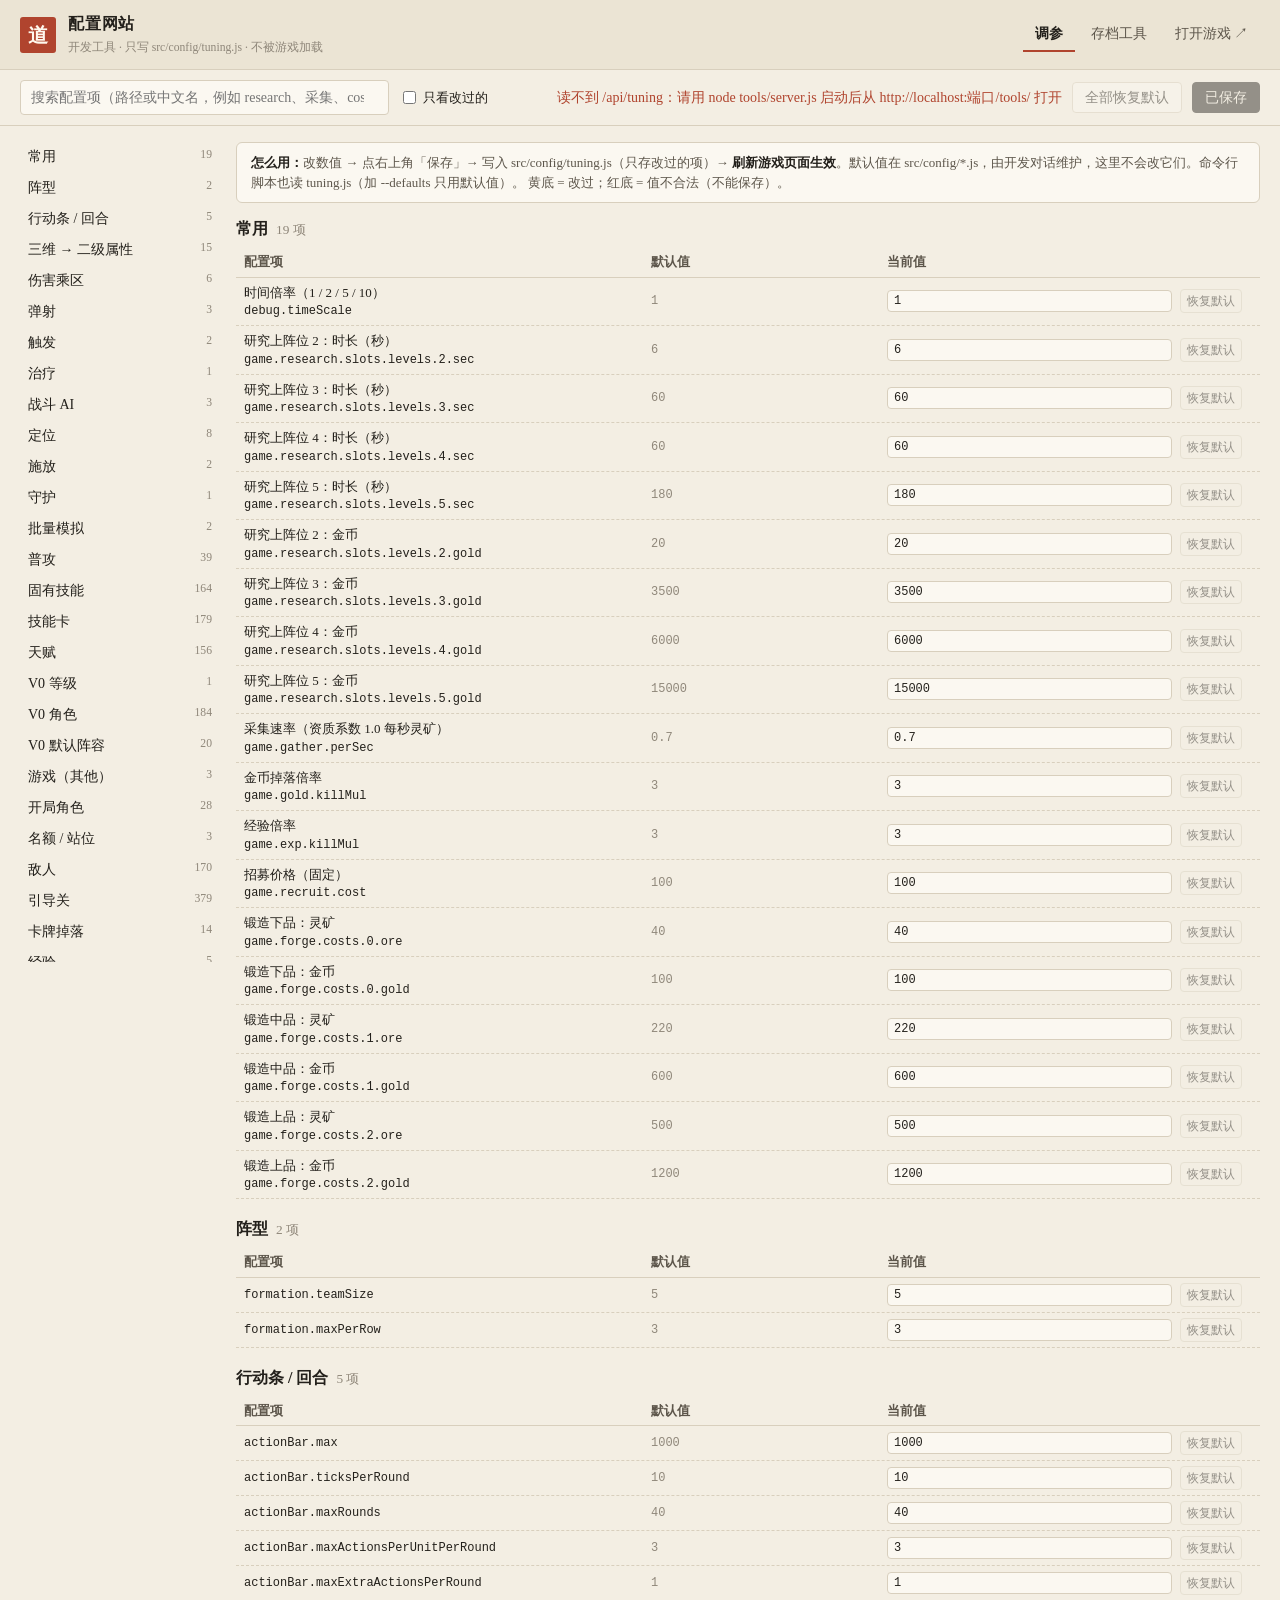
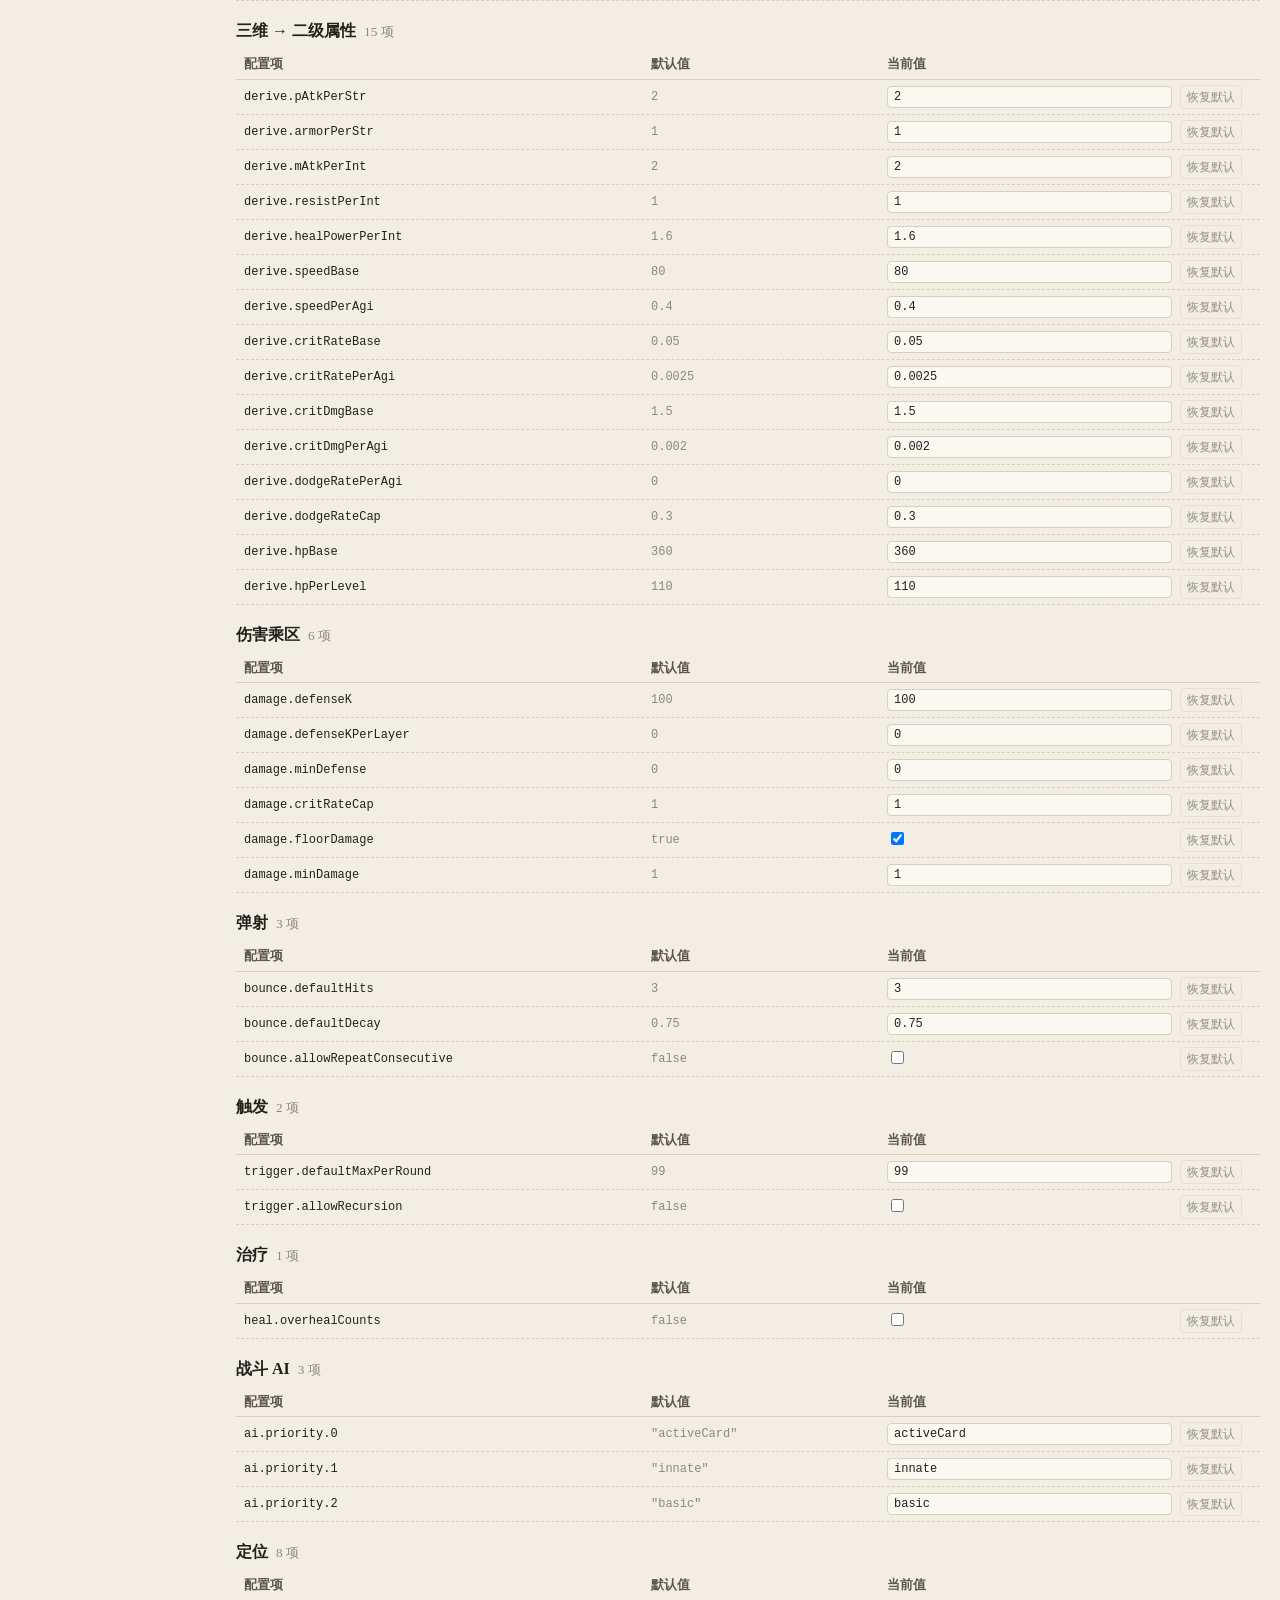
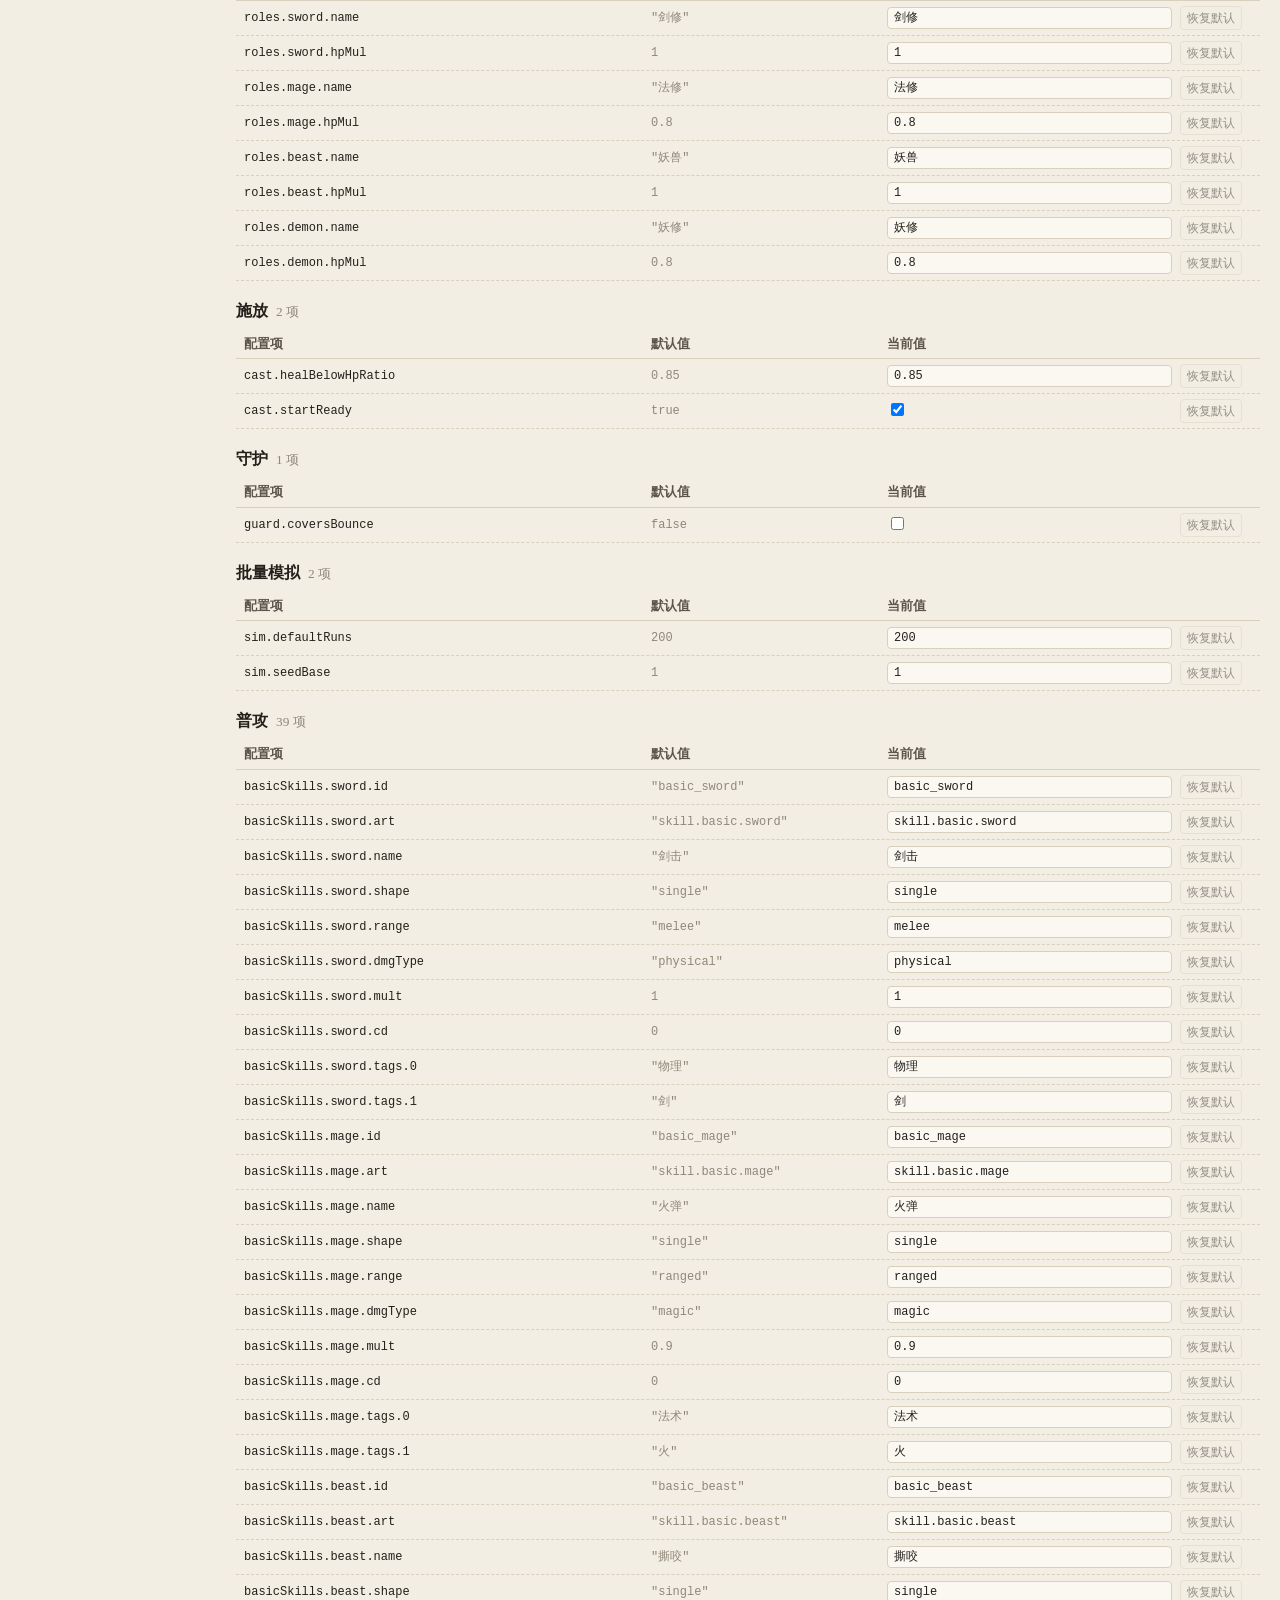
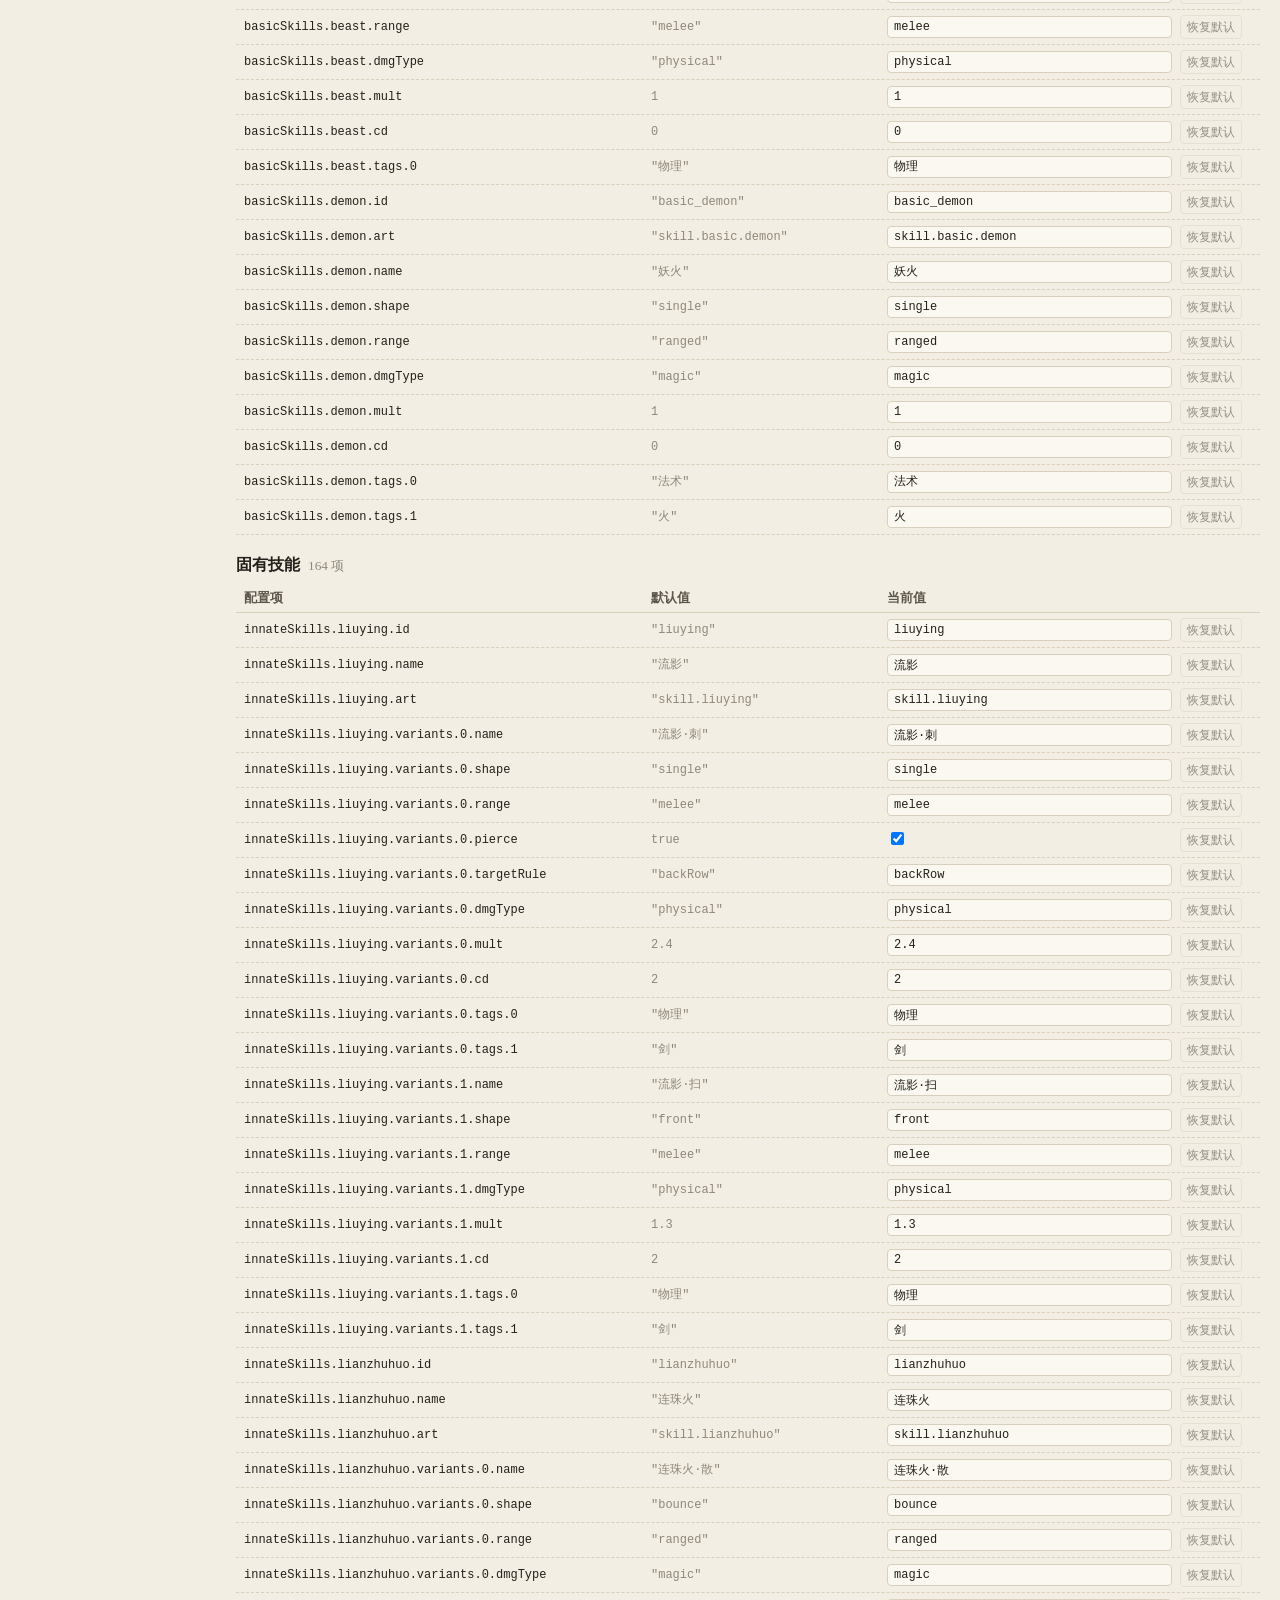
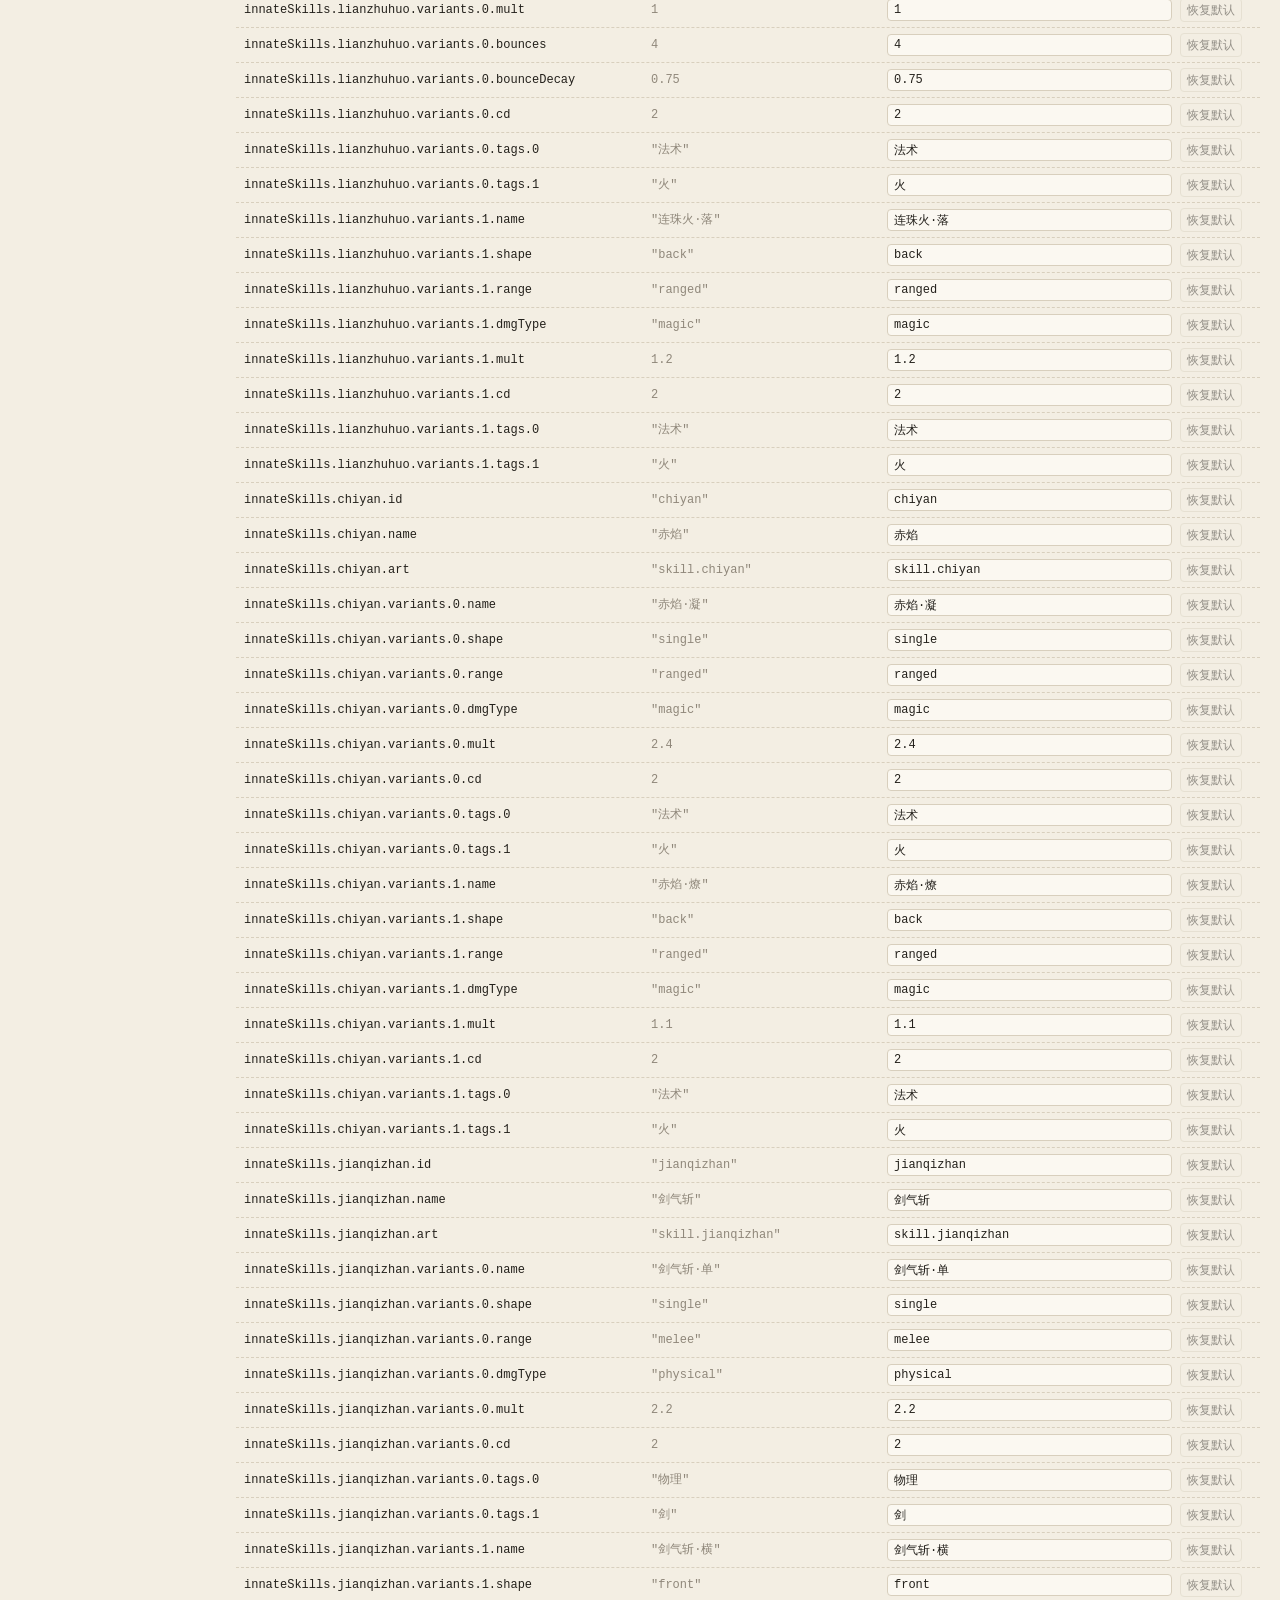
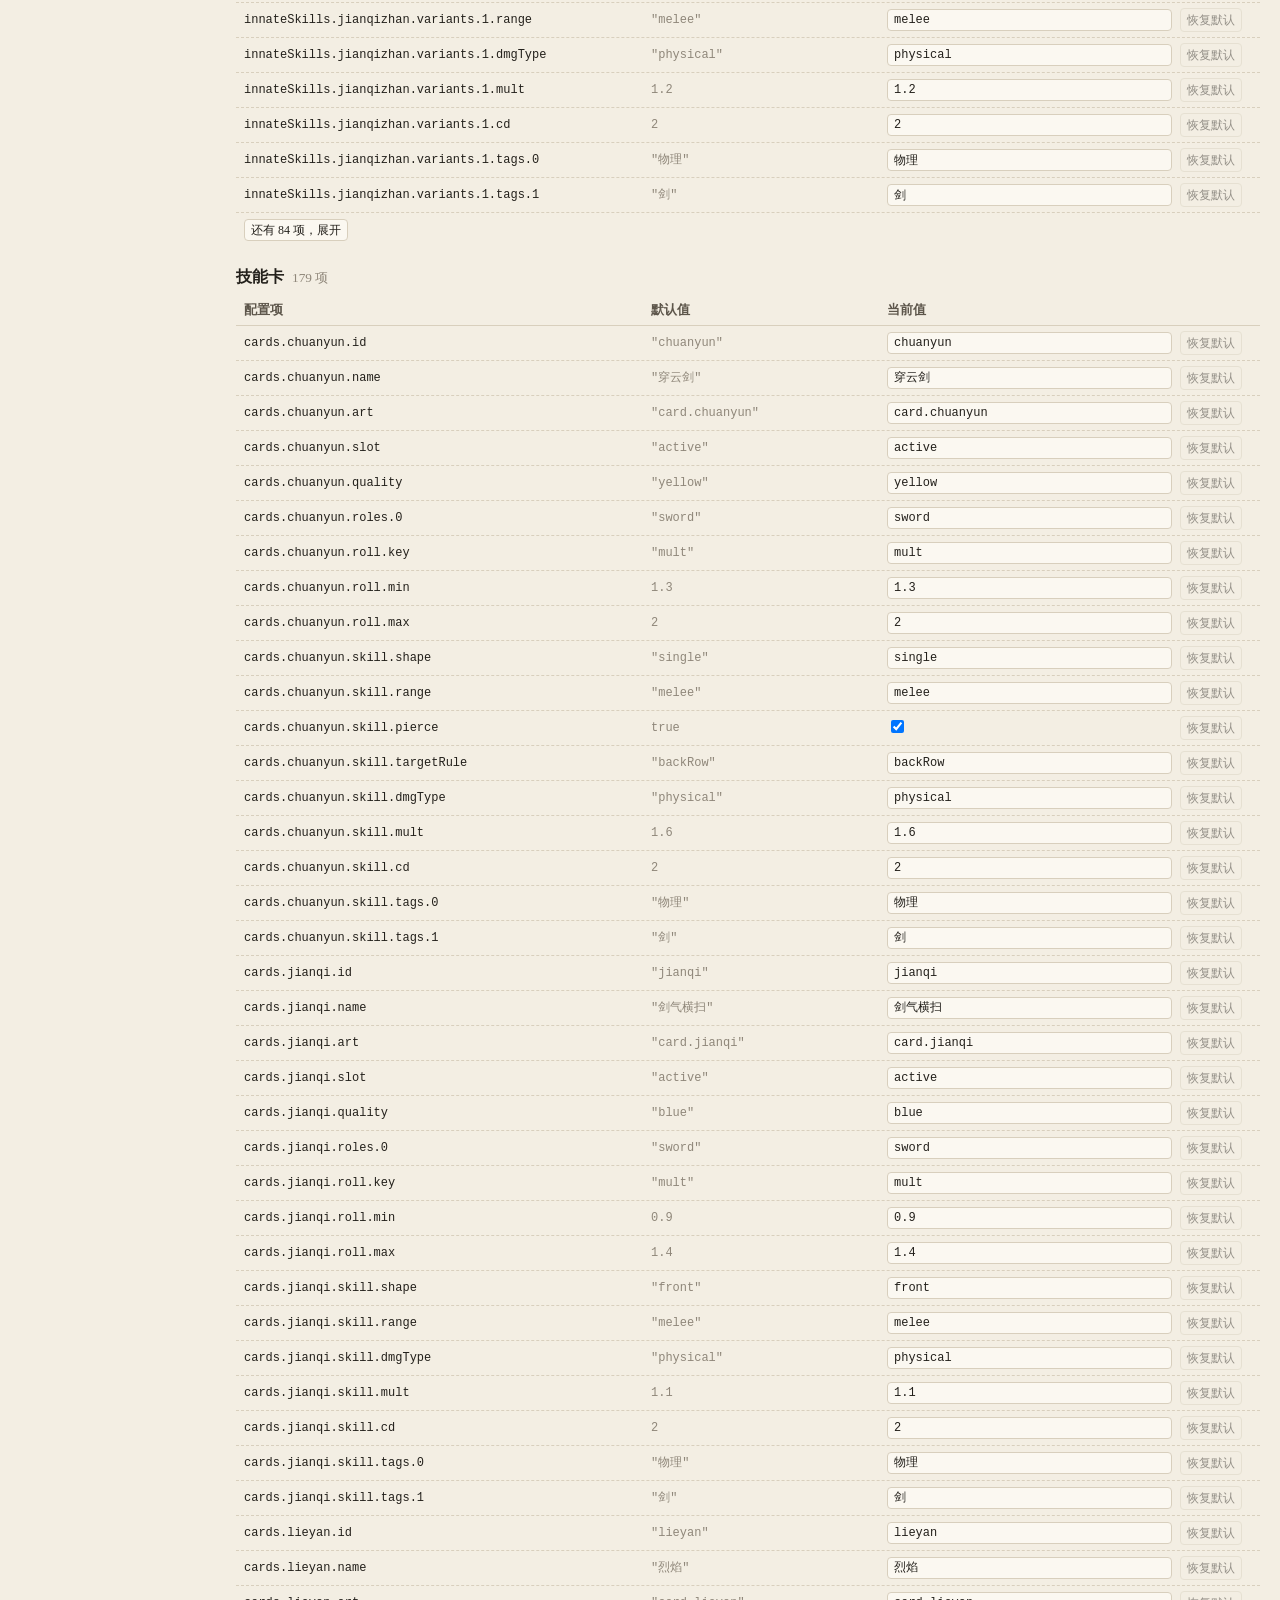
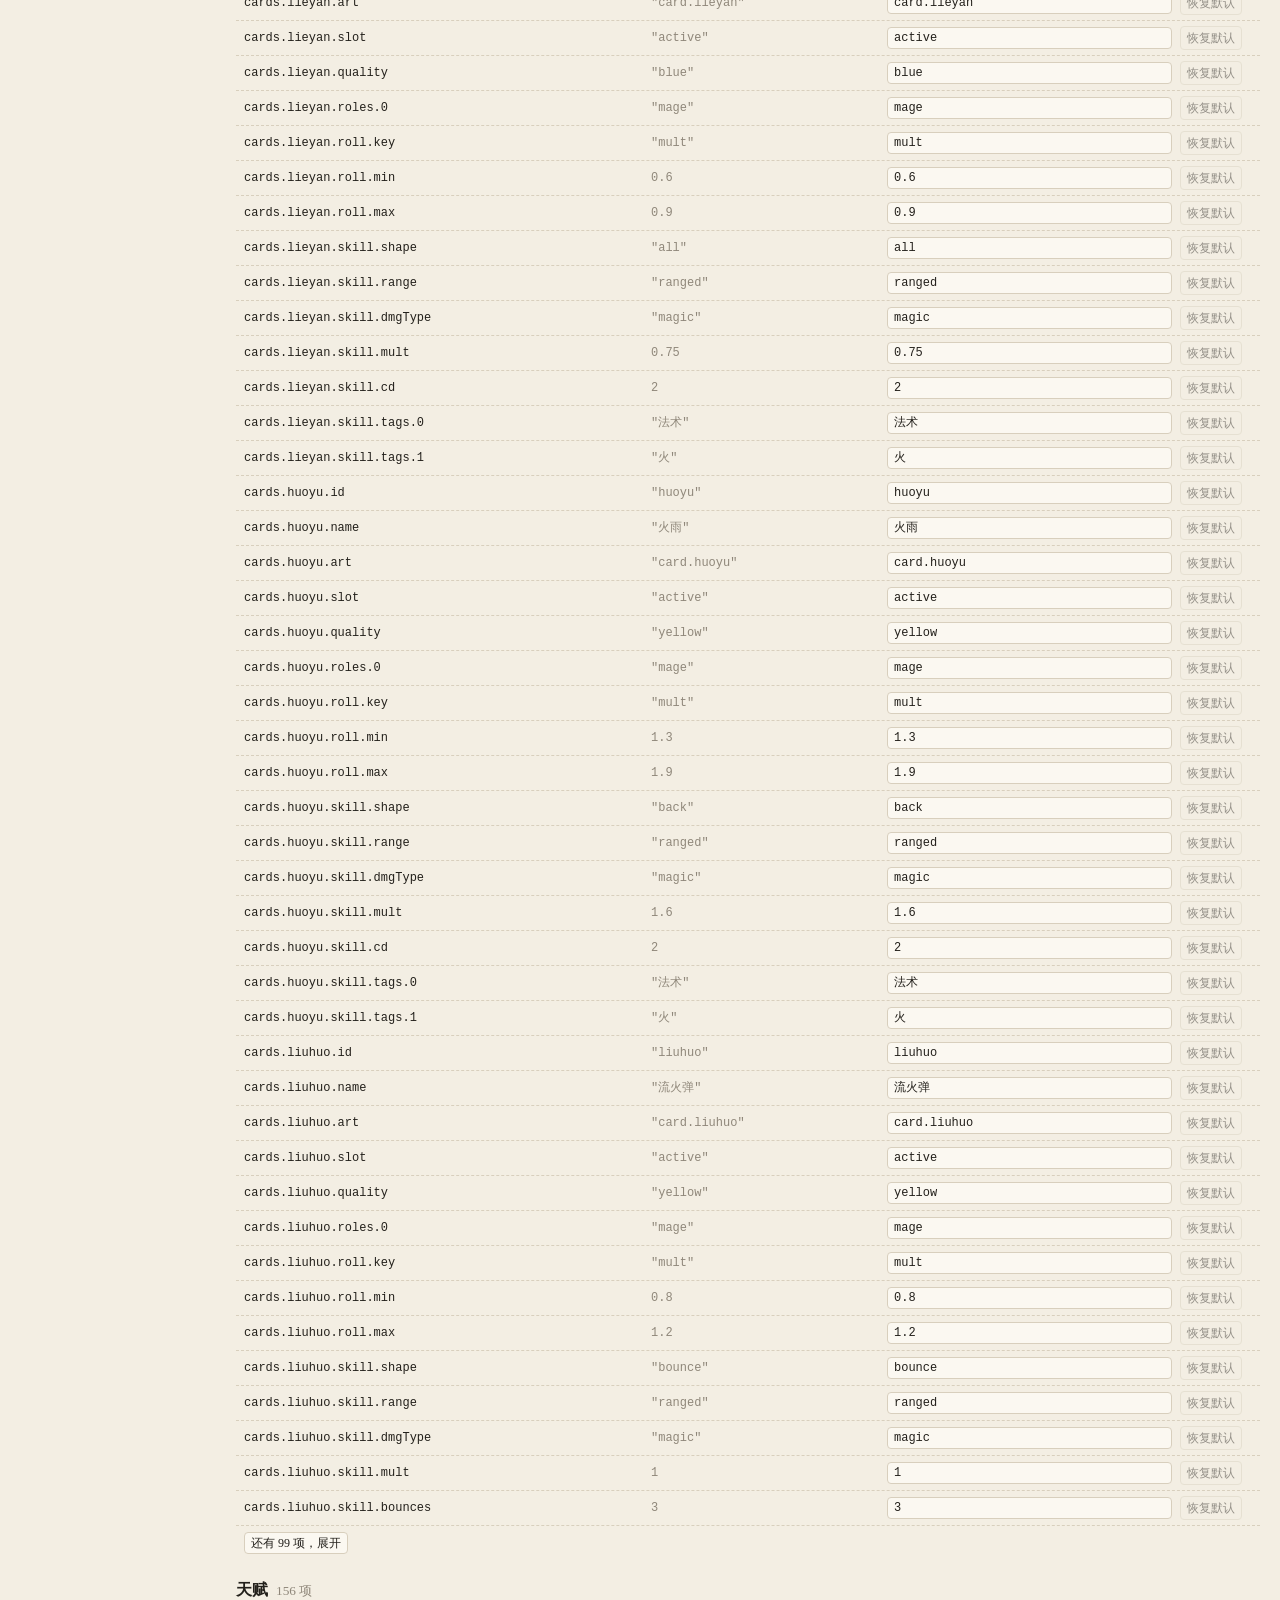
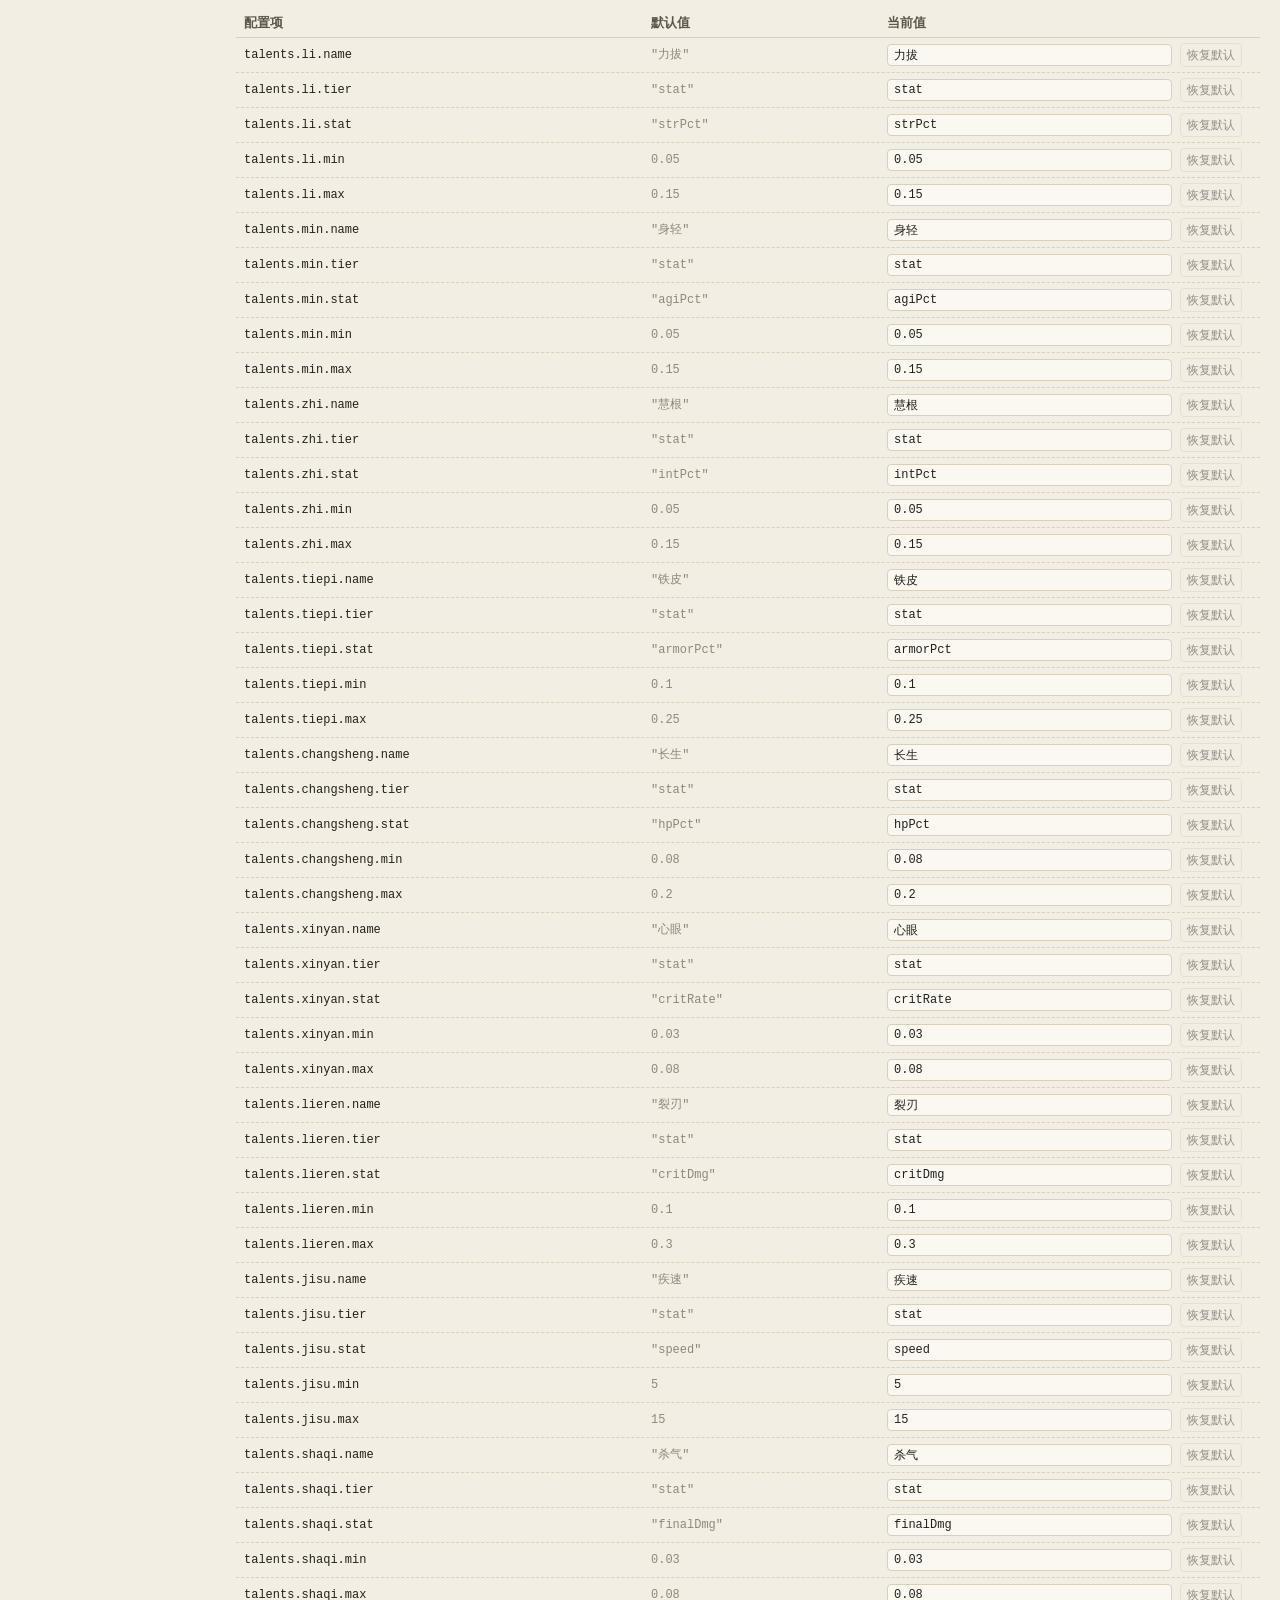
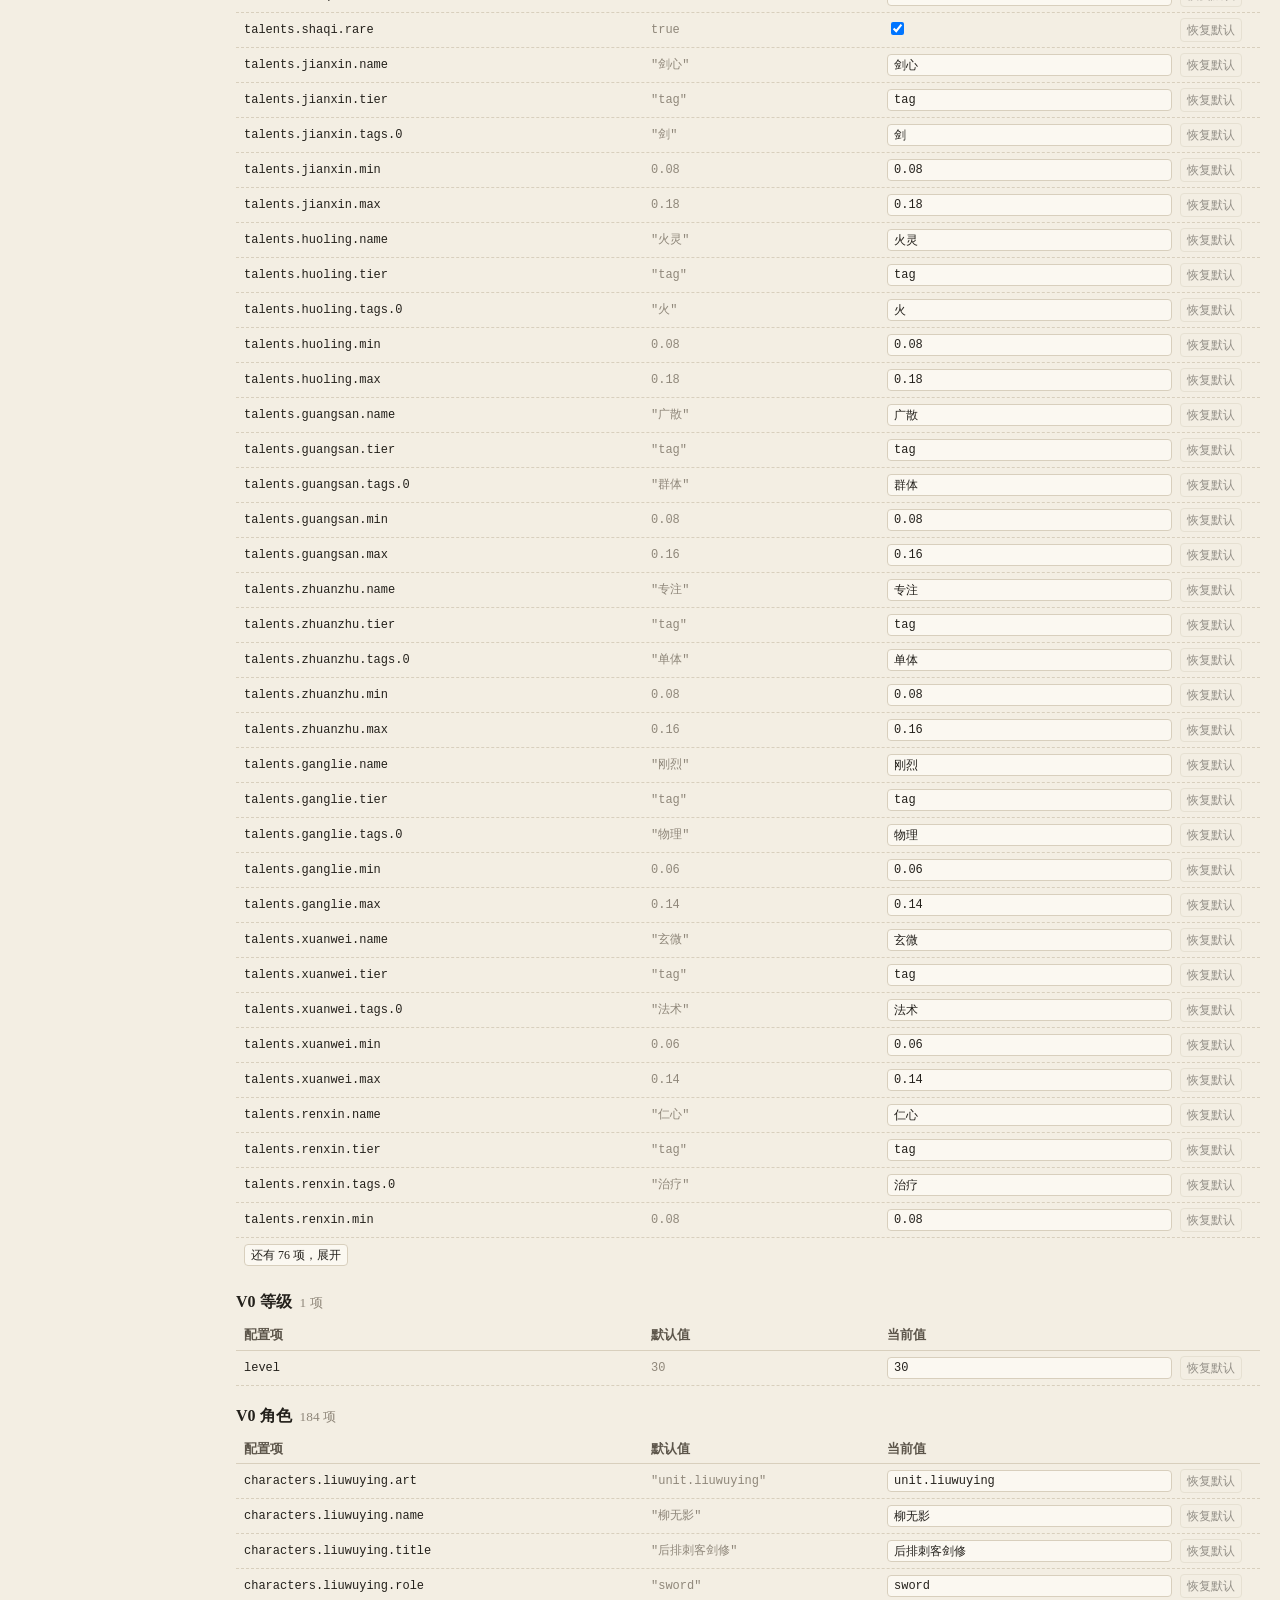
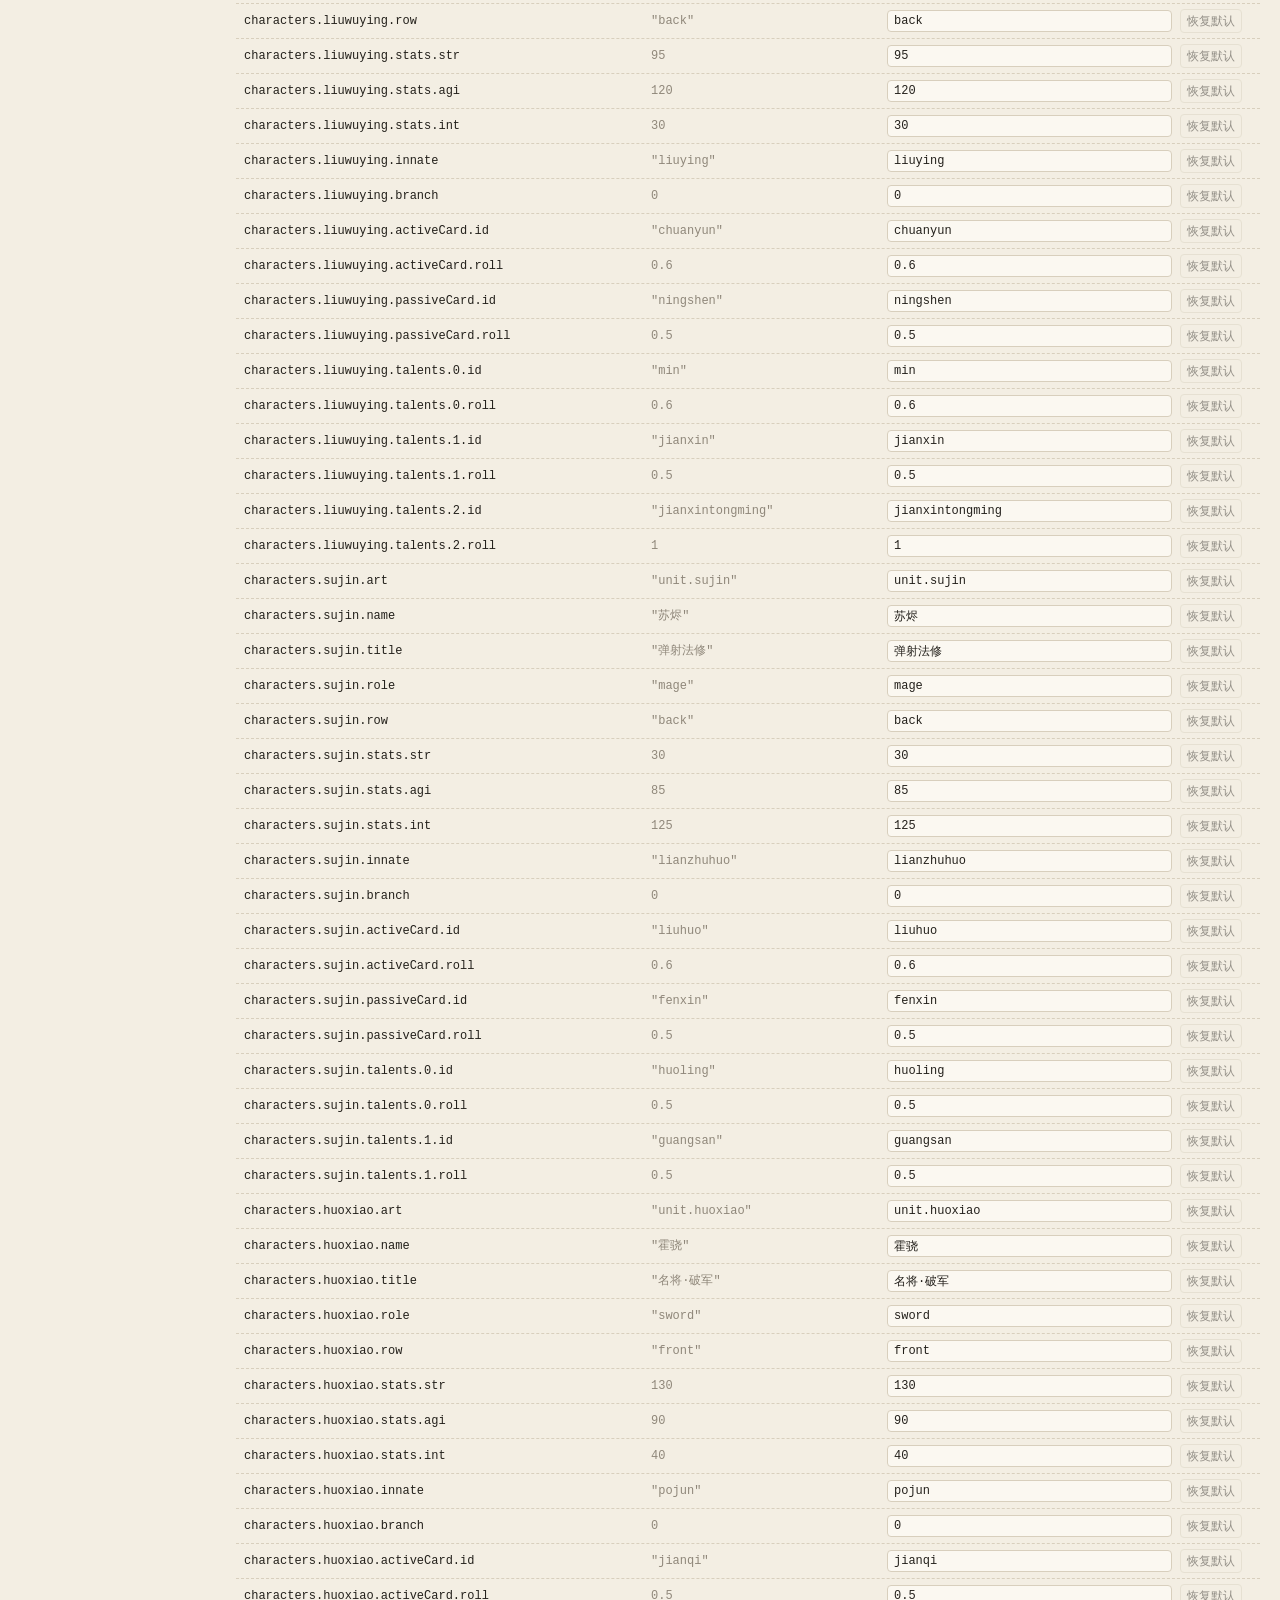
==== tools/index.html @ 152f90f9 "阶段 3.5：配置网站 + 规则调整 - 配置网站（node tools/server.js）：调参页只写 src/config/tuning.js，存档工具页；命令行读 tuning.js，--de" ====
<!doctype html>
<html lang="zh-CN">
<head>
<meta charset="utf-8">
<meta name="viewport" content="width=device-width, initial-scale=1">
<title>道 · 配置网站</title>
<link rel="stylesheet" href="../src/ui/style.css">
<link rel="stylesheet" href="tools.css">
</head>
<body class="tools">
<header class="top">
  <div class="brand"><span class="seal">道</span><div><b>配置网站</b><small>开发工具 · 只写 src/config/tuning.js · 不被游戏加载</small></div></div>
  <nav class="tnav"><a class="on" href="./">调参</a><a href="save.html">存档工具</a><a href="../" target="_blank">打开游戏 ↗</a></nav>
</header>
<div class="tbar" id="tbar">
  <input id="search" type="search" placeholder="搜索配置项（路径或中文名，例如 research、采集、costs）" autocomplete="off">
  <label class="check"><input type="checkbox" id="only-changed"> 只看改过的</label>
  <span class="grow"></span>
  <span id="status" class="muted"></span>
  <button id="reset-all" type="button">全部恢复默认</button>
  <button id="save" class="primary" type="button">保存</button>
</div>
<main class="tmain">
  <aside id="groups" class="tgroups"></aside>
  <section id="list" class="tlist"></section>
</main>
<div class="toasts" id="toasts" aria-live="polite"></div>

<!-- 只加载默认配置（不加载 tuning.js），当前值从本地服务读 -->
<script src="../src/core/tags.js"></script>
<script src="../src/core/rng.js"></script>
<script src="../src/config/coef.js"></script>
<script src="../src/config/skills.js"></script>
<script src="../src/config/talents.js"></script>
<script src="../src/config/characters.js"></script>
<script src="../src/config/game.js"></script>
<script src="../src/config/assets.js"></script>
<script src="../src/config/apply-tuning.js"></script>
<script src="validate.js"></script>
<script src="../src/ui/util.js"></script>
<script src="config.js"></script>
</body>
</html>
---- src/ui/style.css ----
/* 道 · V0 —— 宣纸与墨，A 方青、B 方朱 */
:root {
  --paper: #f3eee3;
  --paper-2: #ebe4d4;
  --card: #fbf8f1;
  --ink: #23201b;
  --ink-2: #5d564b;
  --ink-3: #8f877a;
  --line: #d8cfbd;
  --a: #2f6f69;
  --a-soft: #d6e6e2;
  --b: #b0442e;
  --b-soft: #f2dcd3;
  --gold: #a67c1f;
  --heal: #3f8a3a;
  --shield: #5b7fb5;
  --crit: #c2410c;
  --font: "Noto Serif SC", "Songti SC", "STSong", "SimSun", serif;
  --mono: ui-monospace, "SF Mono", Menlo, Consolas, monospace;
  color-scheme: light;
}
@media (prefers-color-scheme: dark) {
  :root:not([data-theme="light"]) {
    --paper: #17161a; --paper-2: #1f1e23; --card: #222127; --ink: #ece6d8; --ink-2: #b8b0a2; --ink-3: #847d71;
    --line: #38363d; --a: #6cb8ae; --a-soft: #22403d; --b: #e07a62; --b-soft: #4a2a23; --gold: #d4a945;
    --heal: #7cc477; --shield: #8daee0; --crit: #f08a4b; color-scheme: dark;
  }
}
:root[data-theme="dark"] {
  --paper: #17161a; --paper-2: #1f1e23; --card: #222127; --ink: #ece6d8; --ink-2: #b8b0a2; --ink-3: #847d71;
  --line: #38363d; --a: #6cb8ae; --a-soft: #22403d; --b: #e07a62; --b-soft: #4a2a23; --gold: #d4a945;
  --heal: #7cc477; --shield: #8daee0; --crit: #f08a4b; color-scheme: dark;
}

* { box-sizing: border-box; }
[hidden] { display: none !important; }
html, body { margin: 0; }
body { background: var(--paper); color: var(--ink); font-family: var(--font); font-size: 14px; line-height: 1.5; }
button, input, select, textarea { font: inherit; color: inherit; }
button {
  background: var(--card); border: 1px solid var(--line); border-radius: 4px; padding: 4px 12px; cursor: pointer;
}
button:hover { border-color: var(--ink-3); }
button.primary { background: var(--ink); color: var(--paper); border-color: var(--ink); }
button.on { background: var(--ink); color: var(--paper); }
button.mini { padding: 0 6px; font-size: 12px; line-height: 20px; }
select, input[type=number] { background: var(--card); border: 1px solid var(--line); border-radius: 4px; padding: 3px 6px; }
small { color: var(--ink-3); font-weight: 400; }
.muted { color: var(--ink-3); }
.side-A { color: var(--a); }
.side-B { color: var(--b); }

/* 顶栏 */
.top { display: flex; align-items: center; justify-content: space-between; gap: 16px; padding: 12px 20px; border-bottom: 1px solid var(--line); background: var(--paper-2); flex-wrap: wrap; }
.brand { display: flex; align-items: center; gap: 12px; }
.brand b { display: block; font-size: 16px; letter-spacing: .05em; }
.seal { display: inline-grid; place-items: center; width: 36px; height: 36px; background: var(--b); color: #fff8ee; font-weight: 700; font-size: 20px; border-radius: 3px; }
nav { display: flex; gap: 4px; flex-wrap: wrap; }
nav button { border: none; background: transparent; border-bottom: 2px solid transparent; border-radius: 0; padding: 6px 12px; }
nav button.on { background: transparent; color: var(--ink); border-bottom-color: var(--b); font-weight: 600; }
main { padding: 16px 20px 40px; max-width: 1400px; margin: 0 auto; }

.card { background: var(--card); border: 1px solid var(--line); border-radius: 6px; padding: 12px 14px; margin-bottom: 12px; }
.toolbar { display: flex; align-items: center; gap: 8px; flex-wrap: wrap; margin-bottom: 12px; }
.toolbar .sep { width: 1px; height: 20px; background: var(--line); margin: 0 4px; }
.status { color: var(--ink-2); margin-left: 8px; }
.errors { color: var(--b); font-size: 13px; margin-top: 6px; }
.scroll-x { overflow-x: auto; }

/* ===== 阵容编辑 ===== */
.editor-grid { display: grid; grid-template-columns: minmax(0, 1fr) minmax(0, 1.1fr); gap: 14px; align-items: start; }
.teams { display: grid; gap: 12px; }
.team { background: var(--card); border: 1px solid var(--line); border-radius: 6px; padding: 10px 12px; border-top: 3px solid var(--a); }
.team-B { border-top-color: var(--b); }
.team-head { display: flex; justify-content: space-between; align-items: baseline; }
.team-head h3 { margin: 0 0 6px; }
.team-A h3 { color: var(--a); } .team-B h3 { color: var(--b); }
.row-line { display: grid; grid-template-columns: 52px 1fr; gap: 8px; align-items: stretch; margin-bottom: 6px; }
.row-label { display: flex; flex-direction: column; justify-content: center; color: var(--ink-2); font-size: 13px; }
.row-cards { display: grid; grid-template-columns: repeat(3, minmax(0, 1fr)); gap: 6px; }
.slot { border: 1px solid var(--line); border-radius: 4px; padding: 6px 8px; cursor: pointer; background: var(--paper); position: relative; min-height: 56px; }
.slot:hover { border-color: var(--ink-3); }
.slot.sel { border-color: var(--ink); box-shadow: inset 0 0 0 1px var(--ink); }
.slot.empty { color: var(--ink-3); display: grid; place-items: center; cursor: default; border-style: dashed; }
.slot-name { font-weight: 600; }
.slot-title { font-size: 12px; color: var(--ink-3); }
.slot-actions { position: absolute; top: 4px; right: 4px; display: flex; gap: 2px; opacity: .55; }
.slot:hover .slot-actions { opacity: 1; }
.add-line { display: flex; gap: 6px; margin-top: 8px; flex-wrap: wrap; }

.detail-head { display: flex; justify-content: space-between; align-items: baseline; border-bottom: 1px solid var(--line); margin-bottom: 8px; }
.detail-head h3 { margin: 0 0 6px; }
.field { display: grid; grid-template-columns: 92px 1fr; gap: 8px; padding: 8px 0; border-bottom: 1px dashed var(--line); }
.field > label { color: var(--ink-2); font-size: 13px; padding-top: 3px; }
.triad { display: flex; gap: 12px; }
.triad input { width: 5em; margin-left: 4px; }
.stat-grid { display: grid; grid-template-columns: repeat(auto-fill, minmax(110px, 1fr)); gap: 4px 12px; padding: 8px 0; border-bottom: 1px dashed var(--line); }
.stat-grid div { display: flex; justify-content: space-between; font-size: 13px; }
.stat-grid span { color: var(--ink-3); }
.skill-line { display: flex; flex-wrap: wrap; gap: 4px 10px; align-items: center; font-size: 13px; margin-top: 4px; }
.skill-meta { color: var(--ink-2); }
.skill-eff { color: var(--shield); }
.skill-line.trig { color: var(--gold); }
.tags { display: inline-flex; gap: 3px; }
.tag { font-size: 11px; padding: 0 5px; border: 1px solid var(--line); border-radius: 3px; color: var(--ink-3); }
.tag.on { border-color: var(--gold); color: var(--gold); background: color-mix(in srgb, var(--gold) 12%, transparent); font-weight: 600; }
.branches { display: grid; gap: 6px; }
.branch { display: block; border: 1px solid var(--line); border-radius: 4px; padding: 6px 8px; cursor: pointer; }
.branch.on { border-color: var(--ink); background: var(--paper); }
.branch input { margin-right: 6px; }
.roll { display: inline-flex; align-items: center; gap: 8px; margin-left: 8px; flex-wrap: wrap; }
.roll input[type=range] { width: 140px; accent-color: var(--b); }
.roll-val { font-size: 12px; color: var(--ink-2); font-family: var(--mono); }
.talent-row { display: flex; align-items: center; gap: 6px; flex-wrap: wrap; margin-bottom: 6px; font-size: 13px; }
.tier { font-size: 11px; padding: 0 5px; border-radius: 3px; border: 1px solid var(--line); }
.tier-trigger { border-color: var(--gold); color: var(--gold); }
.tier-tag { border-color: var(--shield); color: var(--shield); }

/* ===== 战斗播放 ===== */
.bar-card { padding-bottom: 18px; }
.bar-head { display: flex; gap: 12px; align-items: baseline; flex-wrap: wrap; margin-bottom: 10px; }
.order { display: flex; gap: 6px; flex-wrap: wrap; font-size: 13px; }
.ord { font-weight: 600; }
.actionbar { position: relative; height: 34px; margin: 0 14px; border-bottom: 2px solid var(--ink-3); background: repeating-linear-gradient(90deg, transparent 0 calc(10% - 1px), var(--line) calc(10% - 1px) 10%); }
.bar-end { position: absolute; right: -2px; top: -4px; bottom: -4px; width: 3px; background: var(--b); }
.marker { position: absolute; top: 4px; width: 28px; height: 24px; border-radius: 3px; display: grid; place-items: center; font-size: 11px; color: #fff; transition: left .35s linear; font-weight: 600; }
.marker.side-A { background: var(--a); top: 0; }
.marker.side-B { background: var(--b); top: 10px; }
.marker.dead { opacity: .15; }
.player-grid { display: grid; grid-template-columns: minmax(0, 1.4fr) minmax(0, 1fr); gap: 12px; align-items: start; }
.field-grid { display: grid; grid-template-columns: var(--cols, 1fr 1fr 28px 1fr 1fr); gap: 8px; }
.col { display: flex; flex-direction: column; gap: 8px; }
.col-label { font-size: 12px; color: var(--ink-3); text-align: center; }
.vs { display: grid; place-items: center; color: var(--ink-3); writing-mode: vertical-rl; letter-spacing: .5em; }
.unit { position: relative; border: 1px solid var(--line); border-radius: 4px; padding: 6px; background: var(--paper); transition: transform .15s, box-shadow .15s; min-height: 86px; }
.unit.side-A { border-left: 3px solid var(--a); }
.unit.side-B { border-left: 3px solid var(--b); }
.unit.acting { box-shadow: 0 0 0 2px var(--gold); transform: translateY(-2px); }
.unit.hit { animation: shake .25s; }
.unit.healed { box-shadow: 0 0 0 2px var(--heal); }
.unit.dead { opacity: .35; filter: grayscale(1); }
@keyframes shake { 25% { transform: translateX(-3px); } 75% { transform: translateX(3px); } }
.u-name { font-weight: 600; font-size: 13px; display: flex; justify-content: space-between; }
.hp { position: relative; height: 12px; background: var(--paper-2); border-radius: 2px; margin: 4px 0; overflow: hidden; }
.hp-fill { position: absolute; inset: 0 auto 0 0; background: var(--heal); transition: width .3s; }
.sh-fill { position: absolute; inset: 0 auto 0 0; background: color-mix(in srgb, var(--shield) 70%, transparent); transition: width .3s; height: 4px; }
.hp-text { position: absolute; right: 3px; top: -2px; font-size: 10px; font-family: var(--mono); color: var(--ink); }
.u-cds, .u-status { display: flex; flex-wrap: wrap; gap: 2px; }
.cd { font-size: 10px; color: var(--ink-3); border: 1px solid var(--line); padding: 0 3px; border-radius: 2px; }
.cd.ready { color: var(--ink); border-color: var(--ink-3); }
.st { font-size: 10px; padding: 0 3px; border-radius: 2px; margin-top: 2px; }
.st-buff { background: var(--a-soft); color: var(--a); }
.st-debuff { background: var(--b-soft); color: var(--b); }
.st-guard, .st-taunt { background: var(--gold); color: #fff; }
.pop { position: absolute; right: 6px; top: 18px; font-weight: 700; color: var(--b); animation: rise .9s forwards; pointer-events: none; font-family: var(--mono); }
.pop.crit { color: var(--crit); font-size: 18px; }
.pop.heal { color: var(--heal); }
@keyframes rise { to { transform: translateY(-22px); opacity: 0; } }
.log-card { display: flex; flex-direction: column; }
.log { height: 520px; overflow-y: auto; font-size: 13px; margin-top: 6px; padding-right: 4px; }
.log-entry { padding: 3px 0; border-bottom: 1px dotted var(--line); }
.ll.d1 { padding-left: 1.2em; color: var(--ink-2); }
.ll.d2 { padding-left: 2.4em; }
.ll-round { color: var(--ink-3); text-align: center; font-size: 12px; }
.ll-action { font-weight: 600; }
.ll-crit { color: var(--crit); }
.ll-heal { color: var(--heal); }
.ll-effect { color: var(--shield); }
.ll-chain { color: var(--gold); font-weight: 700; font-size: 14px; }
.ll-end { text-align: center; font-weight: 700; font-size: 16px; padding: 8px 0; }

/* ===== 批量模拟 ===== */
.win-head { display: flex; gap: 28px; flex-wrap: wrap; align-items: baseline; }
.big { font-size: 28px; font-weight: 700; }
.win-bar { display: flex; height: 10px; margin-top: 10px; border-radius: 2px; overflow: hidden; background: var(--paper-2); }
.wb-A { background: var(--a); } .wb-B { background: var(--b); } .wb-D { background: var(--ink-3); opacity: .5; }
table.data { border-collapse: collapse; width: 100%; font-size: 13px; margin-top: 8px; }
table.data th { text-align: left; font-weight: 600; color: var(--ink-2); border-bottom: 1px solid var(--line); padding: 4px 6px; white-space: nowrap; }
table.data td { border-bottom: 1px dotted var(--line); padding: 4px 6px; white-space: nowrap; font-variant-numeric: tabular-nums; }
tr.grp td { background: var(--paper-2); font-weight: 600; }
.share { display: flex; align-items: center; gap: 6px; }
.mini-bar { width: 60px; height: 6px; background: var(--paper-2); border-radius: 2px; overflow: hidden; }
.mini-fill { height: 100%; background: var(--ink-3); }
.mini-fill.side-A { background: var(--a); } .mini-fill.side-B { background: var(--b); }
.trig-cell { color: var(--gold); font-size: 12px; }
.trig-list { display: flex; gap: 6px; flex-wrap: wrap; margin: 6px 0; }
.chip { border: 1px solid var(--gold); color: var(--gold); border-radius: 3px; padding: 0 6px; font-size: 13px; }

/* ===== 配置表 ===== */
.config-text { width: 100%; height: 70vh; font-family: var(--mono); font-size: 12px; background: var(--card); border: 1px solid var(--line); border-radius: 4px; padding: 10px; }

@media (max-width: 960px) {
  .editor-grid, .player-grid { grid-template-columns: 1fr; }
  main { padding: 12px 16px 32px; }
}
@media (max-width: 600px) {
  .field-grid { grid-template-columns: 1fr 1fr; }
  .field-grid .vs { display: none; }
  .field { grid-template-columns: 1fr; }
  .row-cards { grid-template-columns: repeat(2, minmax(0, 1fr)); }
}

/* ===================== 阶段 0 ===================== */
.navlink { color: var(--ink-2); text-decoration: none; padding: 6px 10px; font-size: 13px; }
.navlink:hover { color: var(--ink); }
.s0-nav { align-items: center; }
button.danger { background: var(--b); color: #fff; border-color: var(--b); }
button:disabled { opacity: .45; cursor: not-allowed; }
.brand small a { color: inherit; }

/* 选角 */
.chooser { max-width: 980px; margin: 0 auto; display: grid; gap: 18px; }
.chooser-intro h2 { margin: 8px 0 4px; font-size: 28px; letter-spacing: .2em; }
.chooser-intro p { margin: 0; color: var(--ink-2); }
.role-cards { display: grid; grid-template-columns: repeat(2, minmax(0, 1fr)); gap: 14px; }
.role-card { text-align: left; background: var(--card); border: 1px solid var(--line); border-radius: 6px; padding: 16px; display: grid; gap: 12px; cursor: pointer; }
.role-card:hover { border-color: var(--ink-3); }
.role-card.on { border-color: var(--ink); box-shadow: inset 0 0 0 1px var(--ink); }
.role-card:focus-visible, button:focus-visible, .name-input:focus-visible { outline: 2px solid var(--gold); outline-offset: 2px; }
.role-head { display: flex; gap: 12px; align-items: flex-start; }
.role-head h3 { margin: 0 0 2px; font-size: 20px; }
.role-head p { margin: 0; color: var(--ink-2); font-size: 13px; }
.role-glyph { flex: none; display: grid; place-items: center; width: 44px; height: 44px; border-radius: 50%; font-size: 22px; font-weight: 700; color: #fff8ee; }
.role-sword { background: var(--a); }
.role-mage { background: var(--b); }
.role-section h4, .hero-card h4 { margin: 0 0 6px; font-size: 12px; color: var(--ink-3); font-weight: 600; letter-spacing: .1em; }
.triad-grid { display: grid; grid-template-columns: repeat(3, 1fr); gap: 6px; }
.triad-grid > div { background: var(--paper); border: 1px solid var(--line); border-radius: 4px; padding: 6px 8px; display: grid; grid-template-columns: auto 1fr; align-items: baseline; gap: 0 6px; }
.triad-grid span { color: var(--ink-2); }
.triad-grid b { font-size: 18px; text-align: right; font-variant-numeric: tabular-nums; }
.triad-grid small { grid-column: 1 / -1; text-align: right; font-size: 11px; }
.kv-grid { display: grid; grid-template-columns: repeat(2, minmax(0, 1fr)); gap: 2px 14px; font-size: 13px; }
.kv-grid > div { display: flex; justify-content: space-between; border-bottom: 1px dotted var(--line); padding: 2px 0; }
.kv-grid span { color: var(--ink-3); }
.kv-grid b { font-variant-numeric: tabular-nums; font-weight: 600; }
.skill-row { font-size: 13px; display: flex; flex-wrap: wrap; gap: 2px 8px; padding: 2px 0; }
.skill-row span { color: var(--ink-2); }
.chooser-go { display: flex; gap: 10px; justify-content: center; flex-wrap: wrap; }
.name-input { background: var(--card); border: 1px solid var(--line); border-radius: 4px; padding: 8px 10px; width: 14em; }
.big-btn { padding: 8px 28px; font-size: 16px; }

/* 主界面 */
.s0-grid { display: grid; grid-template-columns: 320px minmax(0, 1fr); gap: 14px; align-items: start; }
.s0-side { display: grid; gap: 12px; }
.s0-main { min-width: 0; }
.hero-card { display: grid; gap: 10px; }
.hero-head { display: flex; align-items: center; gap: 10px; }
.hero-head h2 { margin: 0; font-size: 18px; }
.lv { margin-left: auto; text-align: right; display: grid; }
.lv b { font-size: 30px; line-height: 1; font-variant-numeric: tabular-nums; }
.expbar { position: relative; height: 18px; background: var(--paper-2); border-radius: 3px; overflow: hidden; }
.exp-fill { position: absolute; inset: 0 auto 0 0; background: var(--gold); opacity: .55; transition: width .4s; }
.expbar span { position: relative; font-size: 11px; padding-left: 6px; line-height: 18px; font-variant-numeric: tabular-nums; }
.hero-foot { font-size: 12px; border-top: 1px dashed var(--line); padding-top: 8px; }

.idle-card h4 { margin: 0; }
.idle-card p { margin: 6px 0 0; font-size: 13px; }
.idle-head { display: flex; justify-content: space-between; align-items: center; gap: 8px; }
.idle-head h4 span { color: var(--ink); }
.idle-bar { height: 6px; background: var(--paper-2); border-radius: 3px; overflow: hidden; margin-top: 8px; }
.idle-fill { height: 100%; width: 0; background: var(--a); transition: width .15s linear; }

.stages-card { display: grid; gap: 8px; }
.stages-head { display: flex; justify-content: space-between; align-items: flex-end; gap: 10px; border-bottom: 1px solid var(--line); padding-bottom: 8px; }
.stages-head h2 { margin: 0; letter-spacing: .1em; }
.progress-chip { font-variant-numeric: tabular-nums; border: 1px solid var(--line); border-radius: 12px; padding: 0 10px; color: var(--ink-2); }
.chapter-done { display: grid; gap: 2px; background: var(--a-soft); color: var(--a); border-radius: 4px; padding: 8px 12px; font-size: 13px; }
.stage-row { display: grid; grid-template-columns: 44px minmax(0, 1fr) auto; gap: 10px; align-items: center; padding: 10px 4px; border-bottom: 1px dotted var(--line); }
.stage-row.locked { opacity: .45; }
.stage-row.next { background: color-mix(in srgb, var(--gold) 8%, transparent); border-radius: 4px; }
.stage-id { font-variant-numeric: tabular-nums; color: var(--ink-3); font-size: 15px; text-align: center; }
.stage-row.boss .stage-id { color: var(--b); font-weight: 700; }
.stage-title { display: flex; gap: 8px; align-items: baseline; flex-wrap: wrap; }
.stage-title b { font-size: 15px; }
.stage-title span { font-size: 12px; }
.enemy-chips { display: flex; flex-wrap: wrap; gap: 4px; margin-top: 4px; align-items: center; }
.enemy-chip { font-size: 12px; border: 1px solid var(--line); border-radius: 3px; padding: 0 5px; }
.enemy-chip small { margin-left: 3px; }
.enemy-chip.boss { border-color: var(--b); color: var(--b); }
.exp-note { font-size: 12px; margin-left: 4px; }
.stage-side { display: grid; gap: 6px; justify-items: end; }
.stage-btns { display: flex; gap: 4px; }
.badge { font-size: 11px; padding: 0 6px; border-radius: 3px; white-space: nowrap; }
.badge.ok { background: var(--a-soft); color: var(--a); }
.badge.go { background: color-mix(in srgb, var(--gold) 18%, transparent); color: var(--gold); }
.badge.lock { color: var(--ink-3); border: 1px solid var(--line); }

.battle-head { display: flex; align-items: center; gap: 12px; flex-wrap: wrap; margin-bottom: 10px; }
.battle-head h2 { margin: 0; font-size: 18px; }
.result-banner { display: flex; justify-content: space-between; align-items: center; gap: 12px; flex-wrap: wrap; border-radius: 6px; padding: 10px 14px; margin-bottom: 12px; border: 1px solid var(--line); background: var(--card); }
.result-banner.win { border-color: var(--a); background: var(--a-soft); }
.result-banner.lose { border-color: var(--b); background: var(--b-soft); }
.rb-main { display: flex; gap: 6px 14px; align-items: baseline; flex-wrap: wrap; }
.rb-title { font-size: 22px; letter-spacing: .2em; }
.win .rb-title { color: var(--a); } .lose .rb-title { color: var(--b); }
.lvup { color: var(--gold); font-weight: 700; }
.first { font-weight: 600; }
.rb-btns { display: flex; gap: 6px; flex-wrap: wrap; }
.s0 .log { height: 420px; }

@media (max-width: 860px) {
  .s0-grid { grid-template-columns: 1fr; }
  .role-cards { grid-template-columns: 1fr; }
}
@media (max-width: 600px) {
  .stage-row { grid-template-columns: 36px minmax(0, 1fr); }
  .stage-side { grid-column: 1 / -1; grid-template-columns: auto 1fr; justify-items: start; align-items: center; }
  .stage-btns { justify-self: end; }
}

/* ===================== 阶段 1 ===================== */
.s1-top { display: grid; grid-template-columns: auto 1fr auto auto; gap: 10px 16px; align-items: center; }
.s1-chips { display: flex; gap: 8px; flex-wrap: wrap; align-items: center; }
.chip-stat { display: inline-flex; align-items: baseline; gap: 6px; border: 1px solid var(--line); background: var(--card); border-radius: 14px; padding: 2px 10px; }
.chip-stat b { font-variant-numeric: tabular-nums; }
.switch { display: inline-flex; align-items: center; gap: 8px; border-radius: 14px; padding: 2px 10px 2px 4px; }
.switch .knob { width: 30px; height: 16px; border-radius: 8px; background: var(--paper-2); border: 1px solid var(--line); position: relative; transition: background .2s; }
.switch .knob::after { content: ""; position: absolute; top: 1px; left: 1px; width: 12px; height: 12px; border-radius: 50%; background: var(--ink-3); transition: transform .2s, background .2s; }
.switch.on { background: var(--card); color: var(--ink); }
.switch.on .knob { background: var(--a-soft); border-color: var(--a); }
.switch.on .knob::after { transform: translateX(14px); background: var(--a); }
.s1-nav { display: flex; gap: 2px; }
.s1-nav button { border: none; background: transparent; border-bottom: 2px solid transparent; border-radius: 0; padding: 6px 12px; }
.s1-nav button.on { color: var(--ink); border-bottom-color: var(--b); font-weight: 600; }
.s1-tools { display: flex; align-items: center; gap: 4px; }

.activity { display: flex; justify-content: space-between; align-items: center; gap: 10px 16px; flex-wrap: wrap; padding: 8px max(20px, env(safe-area-inset-right, 0px)) 8px max(20px, env(safe-area-inset-left, 0px)); border-bottom: 1px solid var(--line); background: var(--card); font-size: 13px; position: sticky; top: env(safe-area-inset-top, 0px); z-index: 5; }
.act-main, .act-side { display: flex; align-items: center; gap: 10px; flex-wrap: wrap; min-width: 0; }
.act-dot { width: 8px; height: 8px; border-radius: 50%; background: var(--ink-3); flex: none; }
.act-dot.push { background: var(--b); animation: pulse 1s infinite; }
.act-dot.farm { background: var(--a); animation: pulse 1.6s infinite; }
.act-dot.wait { background: var(--gold); }
@keyframes pulse { 50% { opacity: .35; } }
@media (prefers-reduced-motion: reduce) { .act-dot { animation: none !important; } }
.act-bar { width: 120px; height: 6px; background: var(--paper-2); border-radius: 3px; overflow: hidden; }
.act-bar.small { width: 140px; height: 4px; margin-top: 2px; }
.act-fill { height: 100%; width: 0; background: var(--a); transition: width .15s linear; }
.act-fill.research { background: var(--gold); }
.act-research { display: grid; }

.s1-stages { display: grid; grid-template-columns: minmax(300px, 380px) minmax(0, 1fr); gap: 14px; align-items: start; }
.s1-stages .stages-card { gap: 2px; }
.s1-stages .stage-row { grid-template-columns: 40px minmax(0, 1fr); padding: 8px 4px; }
.s1-stages .stage-side { grid-column: 1 / -1; grid-template-columns: auto 1fr; justify-items: start; align-items: center; }
.s1-stages .stage-btns { justify-self: end; }
.stage-row.gate .stage-id { color: var(--gold); font-weight: 700; }
.s1-battle { min-width: 0; }
.s1 .player-grid { grid-template-columns: minmax(0, 1fr); }
.s1 .log { height: 260px; }

.cave-grid { display: grid; grid-template-columns: repeat(2, minmax(0, 1fr)); gap: 14px; align-items: start; }
.cave-card h2 { margin: 0 0 4px; font-size: 18px; }
.recruit-row { display: flex; align-items: center; gap: 12px; flex-wrap: wrap; margin: 10px 0; }
.odds summary { cursor: pointer; color: var(--ink-2); font-size: 13px; }
.odds-list { display: grid; gap: 4px; margin-top: 6px; font-size: 12px; }
.odds-list > div { display: flex; gap: 8px; align-items: center; }
.recruit-result { margin-top: 12px; border-top: 1px dashed var(--line); padding-top: 10px; }
.recruit-result h4 { margin: 0 0 6px; font-size: 12px; color: var(--ink-3); }
.pending-box { background: var(--b-soft); color: var(--b); border-radius: 4px; padding: 6px 10px; font-size: 13px; }
.slot-dots { display: flex; gap: 8px; margin: 10px 0; }
.slot-dots .dot { width: 32px; height: 32px; border-radius: 50%; display: grid; place-items: center; border: 1px dashed var(--line); color: var(--ink-3); font-variant-numeric: tabular-nums; }
.slot-dots .dot.on { border: 1px solid var(--a); background: var(--a-soft); color: var(--a); font-weight: 700; }
.slot-dots .dot.busy { border: 1px solid var(--gold); color: var(--gold); animation: pulse 1.6s infinite; }
.research-active, .research-next { font-size: 14px; margin: 6px 0; }
.researcher-list { display: grid; gap: 6px; margin-top: 8px; }
.researcher { display: grid; grid-template-columns: auto minmax(0, 1fr) auto auto; gap: 8px; align-items: center; font-size: 13px; }
.researcher .role-glyph, .fm-unit .role-glyph, .cc-head .role-glyph { width: 30px; height: 30px; font-size: 15px; }
.r-name small { color: var(--ink-3); }

.q-badge { font-size: 11px; padding: 0 5px; border-radius: 3px; border: 1px solid var(--line); color: var(--ink-2); }
.q-white { color: var(--ink-2); }
.q-blue { border-color: var(--shield); color: var(--shield); }
.q-yellow { border-color: var(--gold); color: var(--gold); }
.q-orange { border-color: var(--crit); color: var(--crit); background: color-mix(in srgb, var(--crit) 10%, transparent); }
.q-starter { border-color: var(--a); color: var(--a); }

.roster-page { display: grid; gap: 10px; }
.group-title { margin: 8px 0 0; font-size: 14px; color: var(--ink-2); letter-spacing: .1em; }
.char-grid { display: grid; grid-template-columns: repeat(auto-fill, minmax(260px, 1fr)); gap: 12px; }
.char-card { background: var(--card); border: 1px solid var(--line); border-radius: 6px; padding: 12px; display: grid; gap: 8px; align-content: start; }
.char-card.st-research { border-style: dashed; }
.char-card.st-idle { opacity: .92; }
.cc-head { display: flex; align-items: center; gap: 10px; }
.cc-name { display: grid; }
.cc-name small { display: flex; gap: 4px; align-items: center; }
.cc-skills, .cc-talents { display: grid; gap: 2px; }
.talent-line { font-size: 12px; color: var(--ink-2); }
.talent-line.tier-tag { color: var(--shield); }
.talent-line.tier-trigger { color: var(--gold); font-weight: 600; }
.cc-actions { display: flex; gap: 6px; flex-wrap: wrap; border-top: 1px dashed var(--line); padding-top: 8px; }
button.ghost { background: transparent; }

.formation-card { display: grid; gap: 10px; }
.fm-head h2 { margin: 0; font-size: 18px; }
.fm-head { display: grid; gap: 2px; }
.fm-rows { display: grid; grid-template-columns: repeat(2, minmax(0, 1fr)) auto; gap: 10px; align-items: stretch; }
.fm-col { border: 1px solid var(--line); border-radius: 4px; padding: 8px; display: grid; gap: 6px; align-content: start; background: var(--paper); }
.fm-front { border-color: var(--a); }
.fm-label { font-size: 12px; color: var(--ink-3); }
.fm-unit { display: grid; grid-template-columns: auto 1fr auto; gap: 8px; align-items: center; font-size: 13px; }
.fm-enemy { align-self: center; writing-mode: vertical-rl; letter-spacing: .3em; font-size: 12px; }
.fm-btns { display: flex; gap: 6px; }

.modal-layer { position: fixed; inset: 0; background: color-mix(in srgb, var(--ink) 35%, transparent); display: grid; place-items: center; z-index: 20; padding: 16px; }
.modal { background: var(--card); border: 1px solid var(--line); border-radius: 8px; padding: 18px 20px; max-width: 520px; width: 100%; max-height: 90vh; overflow: auto; box-shadow: 0 10px 40px rgba(0,0,0,.18); }
.modal h2 { margin: 0 0 8px; letter-spacing: .1em; }
.modal p { margin: 6px 0; color: var(--ink-2); line-height: 1.7; }
.modal-btns { display: flex; justify-content: flex-end; gap: 8px; margin-top: 14px; }
.swap-list { display: flex; flex-wrap: wrap; gap: 6px; margin-top: 10px; }

.toasts { position: fixed; right: max(16px, env(safe-area-inset-right, 0px)); bottom: calc(16px + env(safe-area-inset-bottom, 0px)); display: grid; gap: 6px; z-index: 30; max-width: min(360px, calc(100vw - 32px)); }
.toast { background: var(--ink); color: var(--paper); border-radius: 4px; padding: 8px 12px; font-size: 13px; box-shadow: 0 4px 16px rgba(0,0,0,.2); transition: opacity .5s, transform .5s; }
.toast.good { background: var(--a); color: #fff; }
.toast.bad { background: var(--b); color: #fff; }
.toast.out { opacity: 0; transform: translateY(6px); }

@media (max-width: 1100px) {
  .s1-top { grid-template-columns: auto 1fr; }
  .s1-nav { grid-column: 1 / -1; order: 3; }
  .s1-tools { justify-self: end; }
}
@media (max-width: 900px) {
  .s1-stages, .cave-grid { grid-template-columns: minmax(0, 1fr); }
}
@media (max-width: 600px) {
  .s1-top { grid-template-columns: 1fr; }
  .s1-tools { justify-self: start; }
  .fm-rows { grid-template-columns: 1fr; }
  .fm-enemy { display: none; }
}

/* ===================== 阶段 2：技能卡 ===================== */
.chapter-block { display: grid; gap: 2px; margin-bottom: 10px; }
.chapter-block.locked { opacity: .55; }
.chapter-block.done > summary { list-style: none; cursor: pointer; }
.chapter-block.done > summary::-webkit-details-marker { display: none; }
.chapter-block.done > summary .stages-head::after { content: "展开"; font-size: 12px; color: var(--ink-3); margin-left: 8px; }
.chapter-block.done[open] > summary .stages-head::after { content: "收起"; }
.drops { color: var(--gold); font-weight: 600; }
.card-slot { border: 1px solid var(--gold); border-radius: 4px; padding: 6px 8px; display: grid; gap: 2px; background: color-mix(in srgb, var(--gold) 6%, transparent); }
.card-slot.empty { border-style: dashed; border-color: var(--line); background: transparent; display: flex; gap: 8px; align-items: center; }
.cs-top { display: flex; gap: 6px; align-items: baseline; flex-wrap: wrap; }
.cs-label { font-size: 11px; color: var(--ink-3); }
.cs-val { margin-left: auto; font-variant-numeric: tabular-nums; font-size: 13px; }
.bag-page { display: grid; gap: 12px; }
.bag-head { display: grid; gap: 8px; }
.bag-head h2 { margin: 0 0 4px; font-size: 18px; }
.bag-head p { margin: 0; }
.bag-tools { display: flex; gap: 12px; align-items: center; flex-wrap: wrap; }
.check { display: inline-flex; align-items: center; gap: 4px; font-size: 13px; cursor: pointer; }
.bag-grid { display: grid; grid-template-columns: repeat(auto-fill, minmax(280px, 1fr)); gap: 12px; }
.bag-item { display: grid; gap: 6px; align-content: start; margin-bottom: 0; }
.bi-head { display: flex; gap: 6px; align-items: baseline; }
.bi-count { margin-left: auto; font-variant-numeric: tabular-nums; color: var(--ink-2); }
.bi-user { display: grid; grid-template-columns: auto minmax(0, 1fr) auto; gap: 8px; align-items: center; font-size: 13px; border-top: 1px dotted var(--line); padding-top: 6px; }
.bi-user .role-glyph { width: 26px; height: 26px; font-size: 13px; }
.roll-compare { display: flex; gap: 10px; align-items: center; justify-content: center; margin: 10px 0; }
.roll-box { border: 1px solid var(--line); border-radius: 6px; padding: 8px 14px; display: grid; justify-items: center; gap: 2px; min-width: 110px; opacity: .6; }
.roll-box b { font-size: 22px; font-variant-numeric: tabular-nums; }
.roll-box.kept { opacity: 1; border-color: var(--a); background: var(--a-soft); }
.kept-mark { color: var(--a); font-weight: 700; font-size: 12px; }
.vs-arrow { color: var(--ink-3); }
.modal-extra { display: flex; gap: 12px; align-items: center; flex-wrap: wrap; margin-top: 8px; }

/* ===== 阶段 3：采集 / 锻造房 / 装备 ===== */
.chip-stat.ore b { color: var(--shield); }
.act-gather, .act-hint { display: flex; align-items: center; gap: 6px; flex-wrap: wrap; }
.act-gather b { color: var(--shield); font-variant-numeric: tabular-nums; }
.act-hint { border: 1px solid var(--gold); border-radius: 4px; padding: 2px 6px; background: color-mix(in srgb, var(--gold) 10%, transparent); }
.gather-total { display: flex; gap: 16px; margin: 4px 0 8px; font-size: 13px; }
.gather-total b { color: var(--shield); font-variant-numeric: tabular-nums; }
.researcher.on .r-name { color: var(--shield); }
.forge-row { display: grid; grid-template-columns: 56px minmax(0, 1fr); gap: 8px; align-items: center; margin: 6px 0; }
.fr-label { color: var(--ink-2); font-size: 13px; }
.seg { display: flex; flex-wrap: wrap; gap: 4px; }
.seg button { padding: 2px 10px; }
.forge-preview { border: 1px dashed var(--line); border-radius: 4px; padding: 8px 10px; margin: 8px 0; display: grid; gap: 6px; }
.forge-cost { display: flex; gap: 14px; flex-wrap: wrap; font-size: 13px; }
.forge-cost .lack { color: var(--b); }
.forge-preview > button { justify-self: start; }
.gear-bag-row { display: grid; grid-template-columns: auto minmax(0, 1fr) auto; gap: 8px; align-items: center; padding: 3px 0; border-bottom: 1px dashed var(--line); font-size: 13px; }
.gear-name { font-weight: 600; }
.gear-name.t0 { color: var(--ink-2); }
.gear-name.t1 { color: var(--a); }
.gear-name.t2 { color: var(--gold); }
.gear-slots { display: grid; gap: 4px; }
.gear-slot { display: grid; grid-template-columns: 34px minmax(0, 1fr) auto; gap: 6px; align-items: center; border: 1px solid var(--line); border-radius: 4px; padding: 4px 6px; font-size: 13px; }
.gear-slot.empty { border-style: dashed; }
.gs-main { display: grid; }
.gs-main small { font-size: 11px; }
.gs-btns { display: flex; gap: 4px; }
.gear-choose { display: grid; gap: 6px; margin-top: 8px; }
.gear-opt { text-align: left; display: flex; flex-wrap: wrap; gap: 4px; align-items: baseline; }
.char-card.st-gather { border-left: 3px solid var(--shield); }

/* ===== 表现层预留：资源位（有图显示图，没图退回文字色块） ===== */
.art-img { display: block; object-fit: cover; }
img.role-glyph { border-radius: 50%; background: var(--paper-2); }
.u-head { display: flex; align-items: center; gap: 6px; }
.u-head .u-name { flex: 1; min-width: 0; }
.u-art { flex: none; width: 24px; height: 24px; border-radius: 50%; display: grid; place-items: center; font-size: 12px; font-weight: 700; color: #fff8ee; }
.art-fb.u-art.side-A { background: var(--a); }
.art-fb.u-art.side-B { background: var(--b); }
img.u-art { background: var(--paper-2); }
img.gear-icon, img.card-icon { width: 28px; height: 28px; border-radius: 3px; }
.u-head .u-name { flex-wrap: wrap; gap: 0 6px; }
.u-head .u-name small { margin-left: auto; }
.chip-stat.warn { border-color: var(--gold); } .chip-stat.warn b { color: var(--gold); }

/* ===== 阶段 3.5：3 选 1、名额 ===== */
.modal.wide { width: min(980px, calc(100vw - 32px)); max-width: none; }
.choice-grid { display: grid; grid-template-columns: repeat(auto-fit, minmax(240px, 1fr)); gap: 10px; margin: 8px 0; max-height: 62vh; overflow: auto; }
.choice { display: grid; gap: 6px; align-content: start; border: 1px solid var(--line); border-radius: 6px; padding: 6px; }
.choice.def { border-color: var(--a); box-shadow: inset 0 0 0 1px var(--a); }
.choice .char-card { margin: 0; }
.choice-meta { display: flex; flex-wrap: wrap; gap: 4px 12px; font-size: 12px; color: var(--ink-2); }
.choice > button { justify-self: stretch; }
.warn-text { color: var(--b); font-size: 13px; margin: 6px 0 0; }
---- tools/tools.css ----
/* 配置网站（tools/）专用样式；颜色变量沿用游戏的 style.css */
body.tools { min-height: 100vh; }
.tnav { display: flex; gap: 4px; }
.tnav a { padding: 6px 12px; color: var(--ink-2); text-decoration: none; border-bottom: 2px solid transparent; }
.tnav a.on { color: var(--ink); border-bottom-color: var(--b); font-weight: 600; }
.tbar { position: sticky; top: 0; z-index: 5; display: flex; gap: 10px; align-items: center; flex-wrap: wrap; padding: 10px 20px; background: var(--paper); border-bottom: 1px solid var(--line); }
.tbar input[type=search] { flex: 1 1 320px; max-width: 520px; padding: 6px 10px; border: 1px solid var(--line); border-radius: 4px; background: var(--card); color: var(--ink); font: inherit; }
.tbar .grow { flex: 1; }
.tmain { display: grid; grid-template-columns: 200px minmax(0, 1fr); gap: 16px; padding: 16px 20px 60px; }
@media (max-width: 760px) { .tmain { grid-template-columns: 1fr; } .tgroups { position: static !important; max-height: none !important; display: flex; flex-wrap: wrap; gap: 4px; } }
.tgroups { position: sticky; top: 64px; align-self: start; max-height: calc(100vh - 80px); overflow: auto; display: grid; gap: 2px; }
.tgroups button { text-align: left; border: none; background: transparent; padding: 4px 8px; border-radius: 4px; display: flex; justify-content: space-between; gap: 6px; }
.tgroups button:hover { background: var(--paper-2); }
.tgroups button small { color: var(--ink-3); }
.tgroups button.mod { color: var(--gold); font-weight: 600; }
.tgroup { margin-bottom: 18px; }
.tgroup > h2 { font-size: 16px; margin: 0 0 6px; display: flex; gap: 8px; align-items: baseline; }
.trow { display: grid; grid-template-columns: minmax(0, 1.4fr) minmax(0, 0.8fr) minmax(0, 1fr) 72px; gap: 8px; align-items: center; padding: 5px 8px; border-bottom: 1px dashed var(--line); font-size: 13px; }
.trow.head { font-weight: 600; color: var(--ink-2); border-bottom-style: solid; }
.trow.mod { background: color-mix(in srgb, var(--gold) 12%, transparent); }
.trow.err { background: var(--b-soft); }
.trow .tpath { font-family: var(--mono); font-size: 12px; word-break: break-all; }
.trow .tlabel { display: block; font-family: var(--font); font-size: 13px; color: var(--ink); }
.trow .tdef { font-family: var(--mono); font-size: 12px; color: var(--ink-3); word-break: break-all; }
.trow input[type=number], .trow input[type=text] { width: 100%; padding: 3px 6px; border: 1px solid var(--line); border-radius: 4px; background: var(--card); color: var(--ink); font: 12px var(--mono); }
.trow .terr { grid-column: 1 / -1; color: var(--b); font-size: 12px; }
.trow button { padding: 2px 6px; font-size: 12px; }
.tmore { margin: 6px 8px; }
.tnote { background: var(--card); border: 1px solid var(--line); border-radius: 6px; padding: 10px 14px; margin-bottom: 14px; font-size: 13px; color: var(--ink-2); }
.tnote b { color: var(--ink); }
/* 存档工具 */
.sgrid { display: grid; grid-template-columns: repeat(auto-fill, minmax(320px, 1fr)); gap: 14px; padding: 16px 20px 60px; }
.sgrid .card h2 { font-size: 16px; margin: 0 0 8px; }
.srow { display: flex; gap: 8px; align-items: center; flex-wrap: wrap; margin: 6px 0; }
.srow input[type=number] { width: 110px; }
.srow select { min-width: 160px; }
.sgrid textarea { width: 100%; min-height: 120px; font: 12px var(--mono); background: var(--paper); color: var(--ink); border: 1px solid var(--line); border-radius: 4px; padding: 6px; }
.skv { display: grid; grid-template-columns: auto 1fr; gap: 2px 12px; font-size: 13px; }
.skv span { color: var(--ink-3); }
.tbar .bad { color: var(--b); }
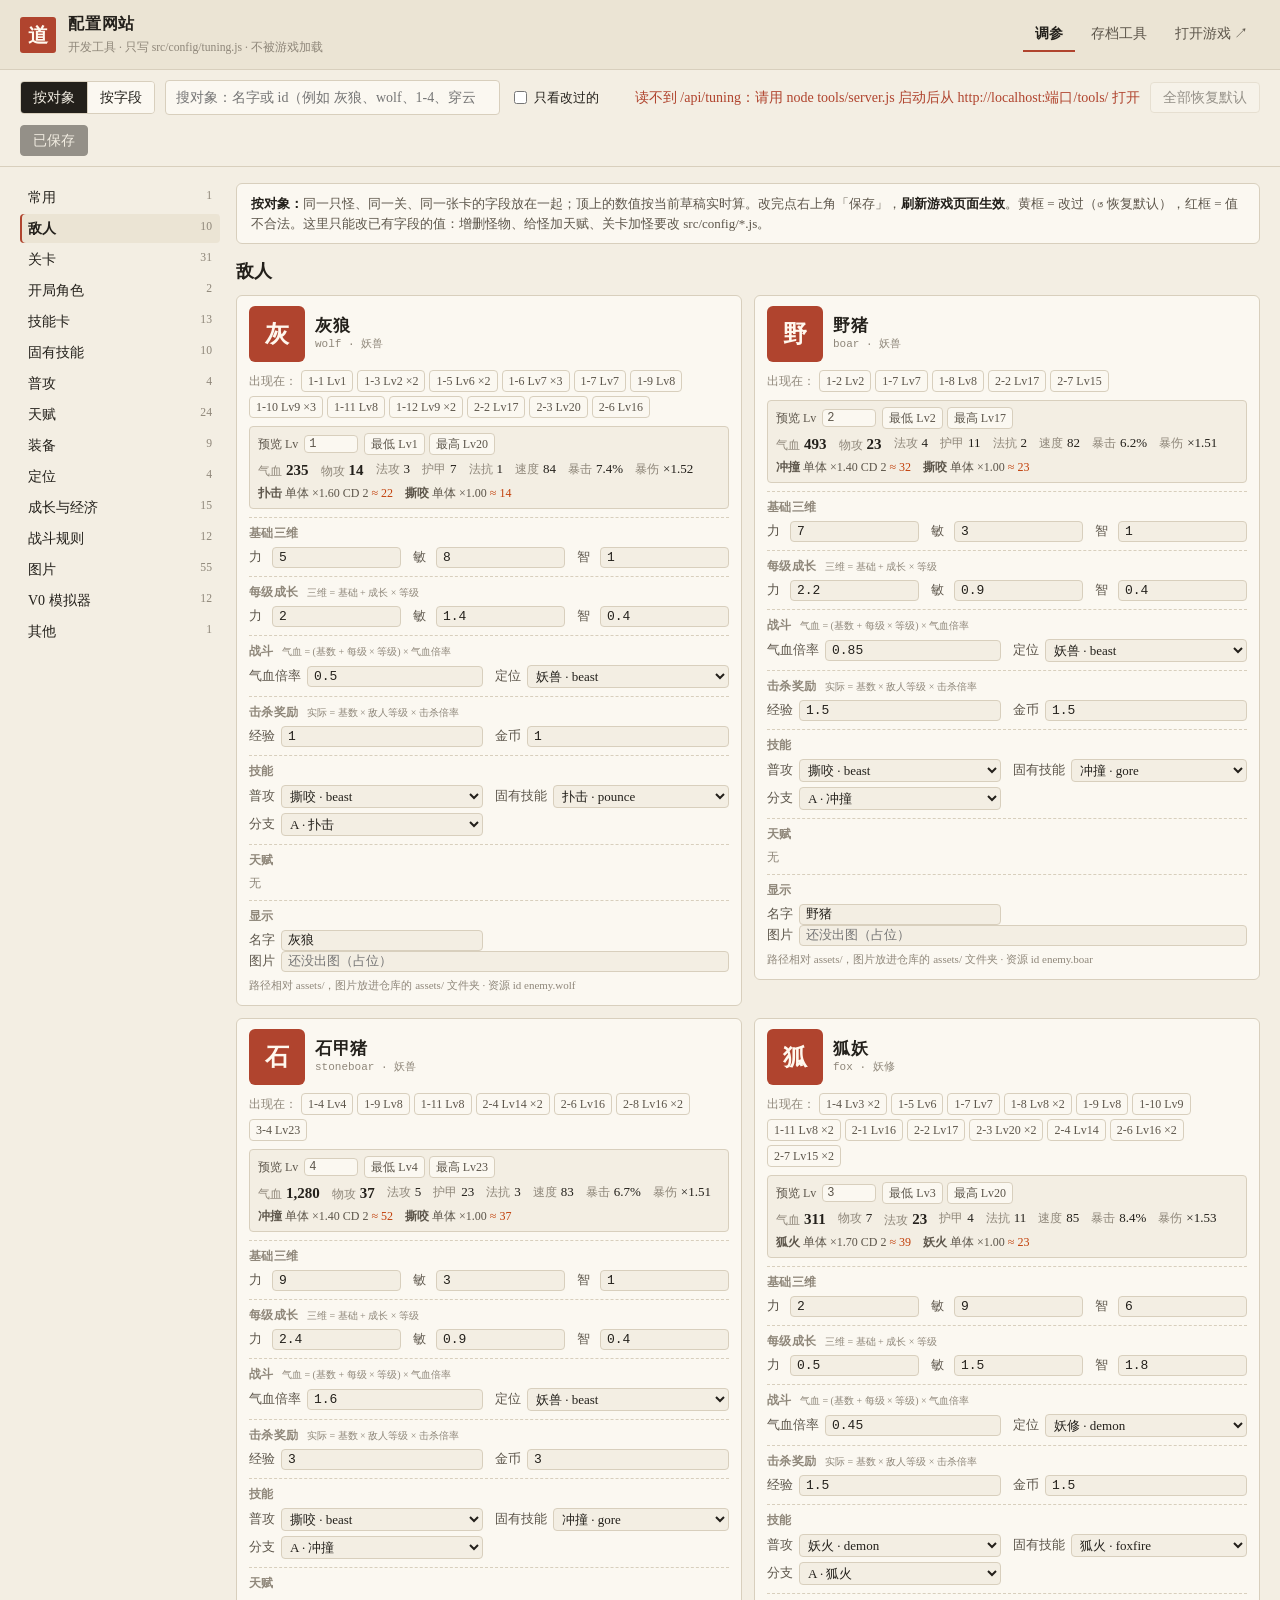
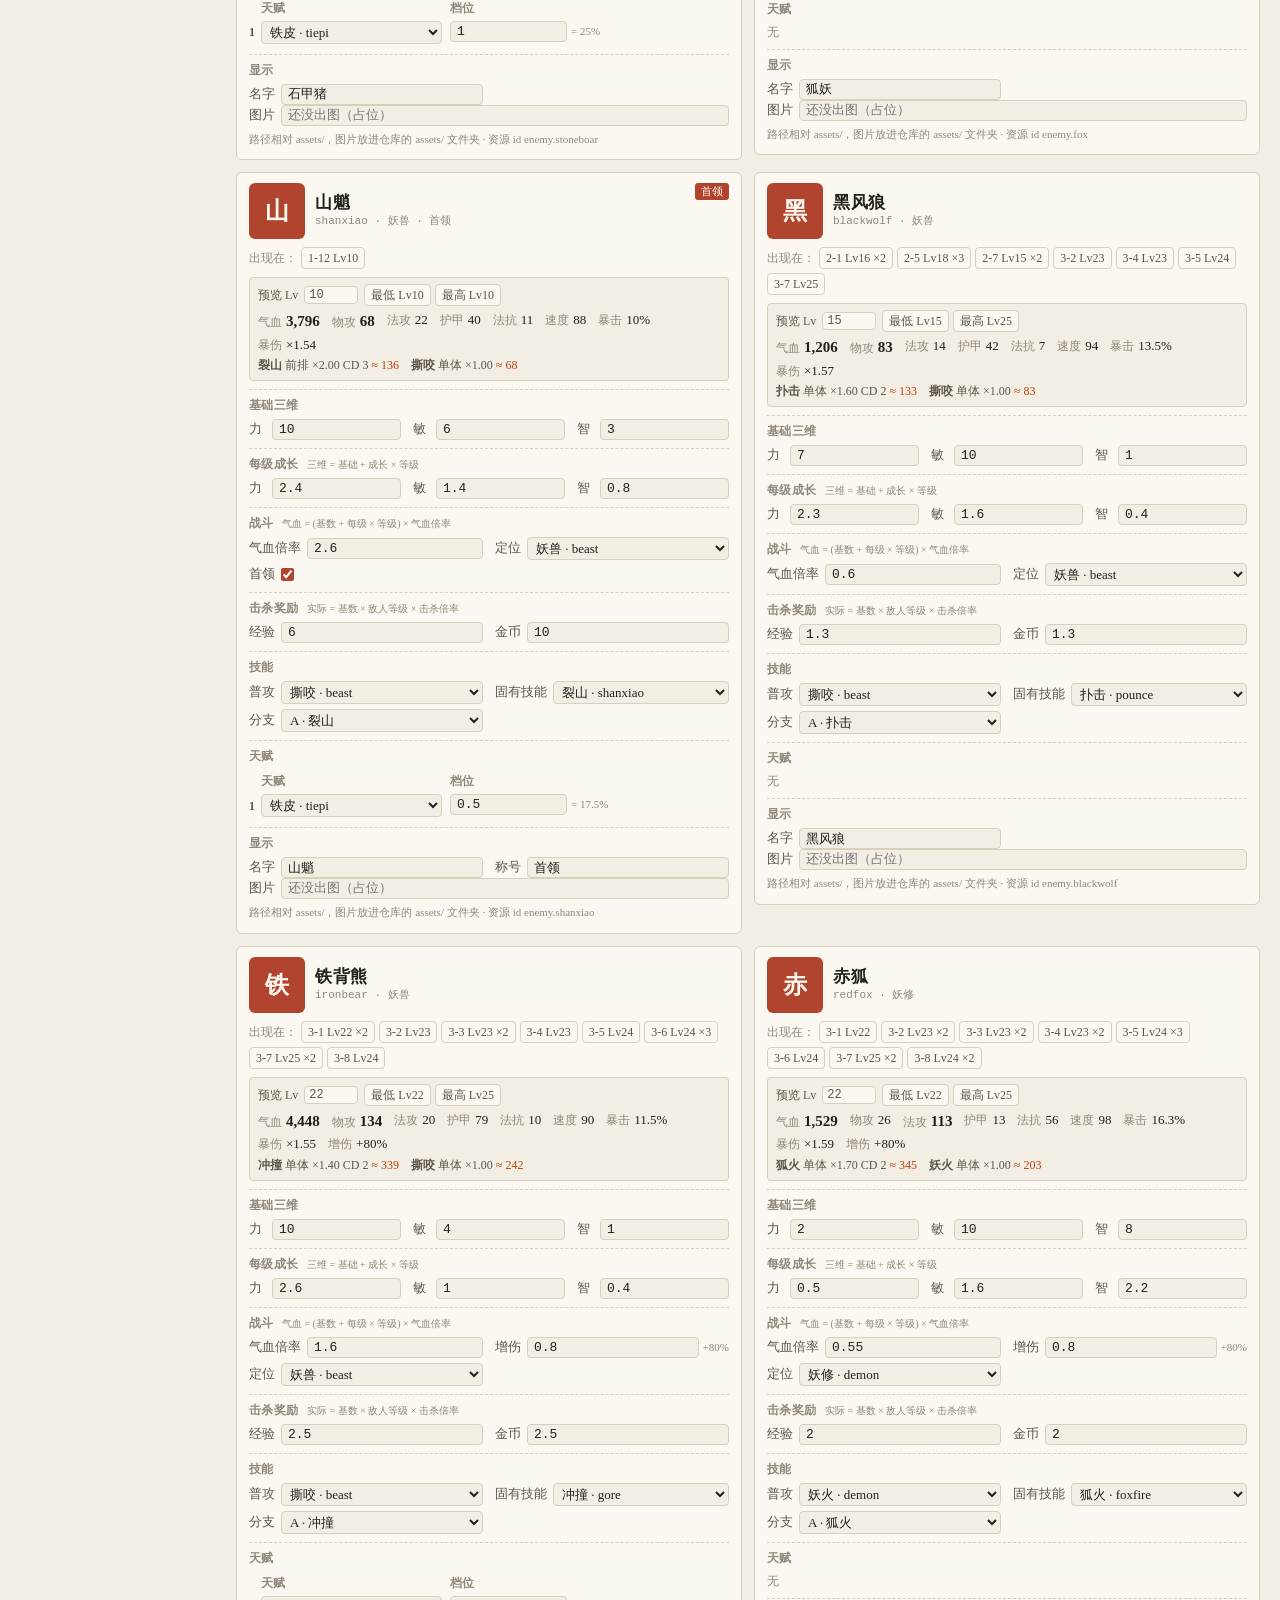
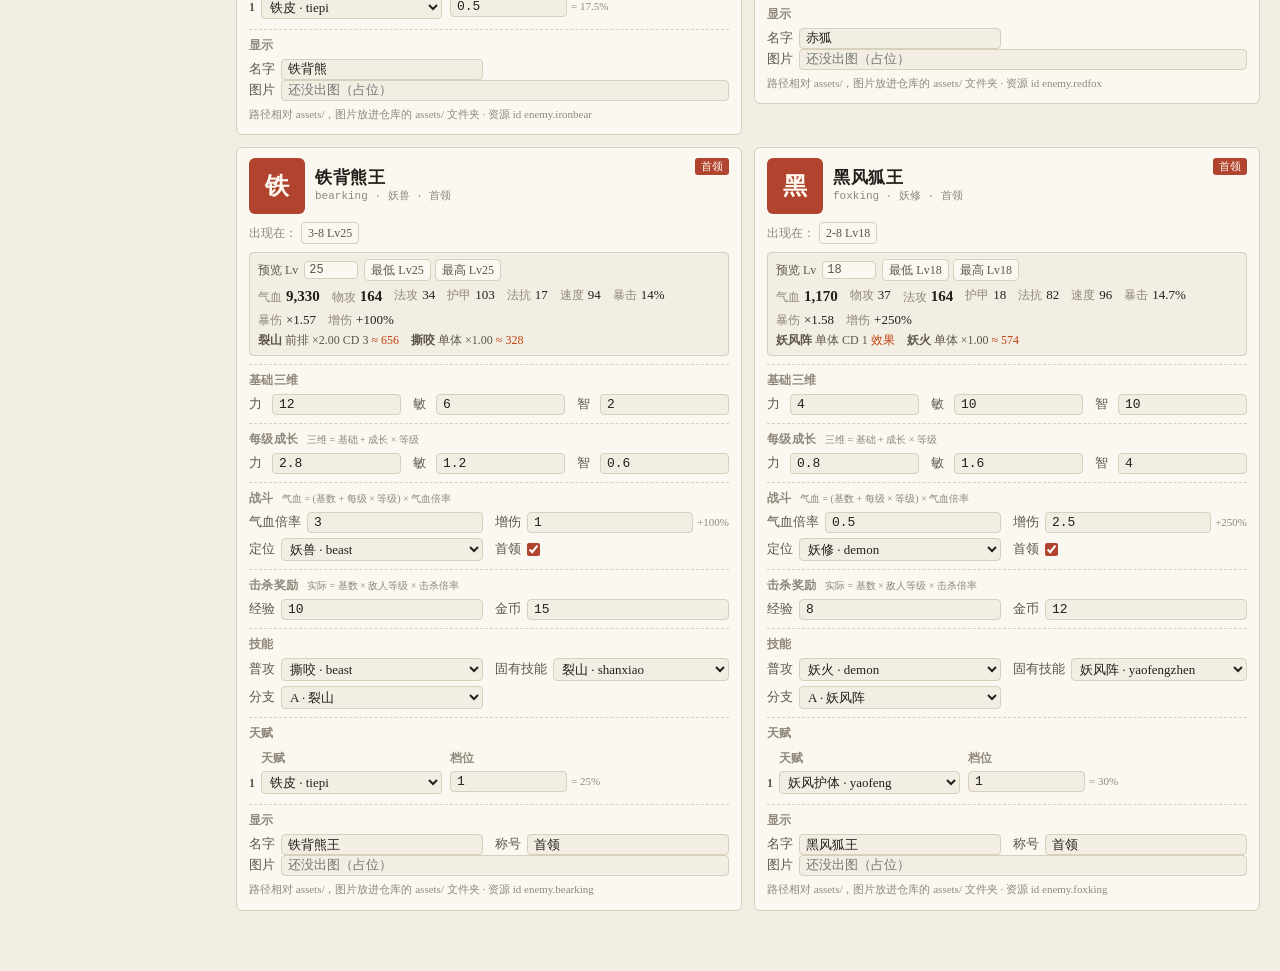
==== commit 87f79a8c: "阶段 3.7–4a：存档保护与存档位、持续制造、代码拆分、生产补完 - 3.7：存档保护（读不出来不清档、迁移前备份、自动备份、写硬盘 saves/）、标题页与 3 个存档位、持续制造 - 3.8：g" ====
--- a/tools/index.html
+++ b/tools/index.html
@@ -13,7 +13,8 @@
   <nav class="tnav"><a class="on" href="./">调参</a><a href="save.html">存档工具</a><a href="../" target="_blank">打开游戏 ↗</a></nav>
 </header>
 <div class="tbar" id="tbar">
-  <input id="search" type="search" placeholder="搜索配置项（路径或中文名，例如 research、采集、costs）" autocomplete="off">
+  <div class="vtabs" id="views" role="tablist"><button type="button" data-view="entity">按对象</button><button type="button" data-view="flat">按字段</button></div>
+  <input id="search" type="search" placeholder="搜索" autocomplete="off">
   <label class="check"><input type="checkbox" id="only-changed"> 只看改过的</label>
   <span class="grow"></span>
   <span id="status" class="muted"></span>
@@ -25,8 +26,9 @@
   <section id="list" class="tlist"></section>
 </main>
 <div class="toasts" id="toasts" aria-live="polite"></div>
+<datalist id="dl-assets"></datalist>
 
-<!-- 只加载默认配置（不加载 tuning.js），当前值从本地服务读 -->
+<!-- 只加载默认配置（不加载 tuning.js），当前值从本地服务读；model.js 只用来算「按对象」里的属性预览 -->
 <script src="../src/core/tags.js"></script>
 <script src="../src/core/rng.js"></script>
 <script src="../src/config/coef.js"></script>
@@ -36,8 +38,10 @@
 <script src="../src/config/game.js"></script>
 <script src="../src/config/assets.js"></script>
 <script src="../src/config/apply-tuning.js"></script>
+<script src="../src/core/model.js"></script>
 <script src="validate.js"></script>
 <script src="../src/ui/util.js"></script>
+<script src="entities.js"></script>
 <script src="config.js"></script>
 </body>
 </html>
--- a/src/ui/style.css
+++ b/src/ui/style.css
@@ -480,9 +480,6 @@
 .forge-preview > button { justify-self: start; }
 .gear-bag-row { display: grid; grid-template-columns: auto minmax(0, 1fr) auto; gap: 8px; align-items: center; padding: 3px 0; border-bottom: 1px dashed var(--line); font-size: 13px; }
 .gear-name { font-weight: 600; }
-.gear-name.t0 { color: var(--ink-2); }
-.gear-name.t1 { color: var(--a); }
-.gear-name.t2 { color: var(--gold); }
 .gear-slots { display: grid; gap: 4px; }
 .gear-slot { display: grid; grid-template-columns: 34px minmax(0, 1fr) auto; gap: 6px; align-items: center; border: 1px solid var(--line); border-radius: 4px; padding: 4px 6px; font-size: 13px; }
 .gear-slot.empty { border-style: dashed; }
@@ -516,3 +513,63 @@
 .choice-meta { display: flex; flex-wrap: wrap; gap: 4px 12px; font-size: 12px; color: var(--ink-2); }
 .choice > button { justify-self: stretch; }
 .warn-text { color: var(--b); font-size: 13px; margin: 6px 0 0; }
+
+/* ===== 阶段 3.6：装备品质（白 / 绿 / 蓝 / 紫 / 橙 / 红）、打造 ===== */
+:root { --gq-white: #8f877a; --gq-green: #3f8a3a; --gq-blue: #2f6db5; --gq-purple: #8a4bb8; --gq-orange: #c2660c; --gq-red: #b8322a; }
+@media (prefers-color-scheme: dark) { :root:not([data-theme="light"]) { --gq-white: #c9c1b2; --gq-green: #7cc477; --gq-blue: #79a8e8; --gq-purple: #c08ae6; --gq-orange: #f0a04b; --gq-red: #f07a6e; } }
+:root[data-theme="dark"] { --gq-white: #c9c1b2; --gq-green: #7cc477; --gq-blue: #79a8e8; --gq-purple: #c08ae6; --gq-orange: #f0a04b; --gq-red: #f07a6e; }
+.gear-name.gq-white { color: var(--gq-white); } .gear-name.gq-green { color: var(--gq-green); } .gear-name.gq-blue { color: var(--gq-blue); }
+.gear-name.gq-purple { color: var(--gq-purple); } .gear-name.gq-orange { color: var(--gq-orange); } .gear-name.gq-red { color: var(--gq-red); }
+.gear-name.off { text-decoration: line-through; opacity: .7; }
+.q-odds { display: flex; flex-wrap: wrap; gap: 6px; align-items: center; margin: 4px 0 8px; font-size: 13px; }
+.gq-chip { border: 1px solid currentColor; border-radius: 10px; padding: 0 8px; font-weight: 600; }
+.gq-chip.gq-white { color: var(--gq-white); } .gq-chip.gq-green { color: var(--gq-green); } .gq-chip.gq-blue { color: var(--gq-blue); }
+.gq-chip.gq-purple { color: var(--gq-purple); } .gq-chip.gq-orange { color: var(--gq-orange); } .gq-chip.gq-red { color: var(--gq-red); }
+.act-fill.craft { background: var(--gold); }
+.char-card.st-craft { border-left: 3px solid var(--gold); }
+
+/* ===== 阶段 3.7：标题页、存档位 ===== */
+body.at-title #chips, body.at-title #nav, body.at-title #save-btn, body.at-title #activity { display: none !important; }
+.title-wait { padding: 40px 20px; text-align: center; }
+.title-page { max-width: 760px; margin: 0 auto; padding: 32px 16px 48px; }
+.title-head { display: flex; align-items: center; gap: 16px; margin-bottom: 24px; }
+.title-head h1 { margin: 0; font-size: 30px; letter-spacing: 0.1em; }
+.title-head p { margin: 4px 0 0; }
+.seal.big { width: 64px; height: 64px; font-size: 36px; border-radius: 6px; }
+.title-menu { display: flex; flex-direction: column; gap: 10px; max-width: 360px; }
+.title-menu .big-btn { display: flex; flex-direction: column; align-items: flex-start; gap: 2px; padding: 12px 16px; font-size: 16px; text-align: left; }
+.title-menu .big-btn small { font-size: 12px; color: inherit; opacity: 0.75; }
+.title-panel h2 { margin: 0 0 4px; }
+.slot-card { display: grid; grid-template-columns: 84px 1fr auto; gap: 12px; align-items: center; background: var(--card); border: 1px solid var(--line); border-radius: 6px; padding: 12px 14px; margin: 10px 0; }
+.slot-card.empty { background: transparent; border-style: dashed; }
+.slot-card.bad { border-color: var(--b); }
+.slot-no { font-weight: 600; color: var(--ink-2); }
+.slot-info { display: flex; flex-direction: column; gap: 2px; min-width: 0; }
+.save-acts { display: flex; flex-wrap: wrap; gap: 6px; justify-content: flex-end; }
+.backup-row { display: flex; justify-content: space-between; align-items: center; gap: 10px; padding: 8px 0; border-bottom: 1px solid var(--line); flex-wrap: wrap; }
+.title-back { margin-top: 18px; }
+.title-page .lack, .forge-card .lack, .activity .lack { color: var(--b); }
+@media (max-width: 560px) {
+  .slot-card { grid-template-columns: 1fr; }
+  .save-acts { justify-content: flex-start; }
+}
+
+/* ===== 阶段 4a：建筑、多工位、装备背包批量处理、三种原料 ===== */
+.bld-list { display: flex; flex-direction: column; gap: 6px; }
+.bld-row { display: grid; grid-template-columns: 110px 1fr auto; gap: 10px; align-items: center; padding: 6px 0; border-bottom: 1px solid var(--line); }
+.bld-row.locked { opacity: .55; }
+.bld-info { display: flex; flex-direction: column; gap: 2px; min-width: 0; }
+.bld-act { display: flex; align-items: center; gap: 8px; justify-content: flex-end; flex-wrap: wrap; }
+.station { border-top: 1px dashed var(--line); padding-top: 8px; margin-top: 8px; }
+.station.free .forge-preview { margin-top: 4px; }
+.bag-batch { display: flex; flex-wrap: wrap; gap: 8px; align-items: center; margin: 8px 0; }
+.bag-batch .check { margin: 0; }
+.gear-bag-row .gs-btns { display: inline-flex; gap: 4px; flex-wrap: wrap; justify-content: flex-end; }
+.gear-slot.locked { opacity: .5; }
+.muted-card { background: transparent; border-style: dashed; }
+.chip-stat.mat-herb b { color: #5f9a52; }
+.chip-stat.mat-stone b { color: #7a8fb3; }
+@media (max-width: 560px) {
+  .bld-row { grid-template-columns: 1fr; }
+  .bld-act { justify-content: flex-start; }
+}
--- a/tools/tools.css
+++ b/tools/tools.css
@@ -13,18 +13,17 @@
 .tgroups button:hover { background: var(--paper-2); }
 .tgroups button small { color: var(--ink-3); }
 .tgroups button.mod { color: var(--gold); font-weight: 600; }
+.tgroups button.on { background: var(--paper-2); color: var(--ink); font-weight: 600; box-shadow: inset 2px 0 0 var(--b); }
 .tgroup { margin-bottom: 18px; }
 .tgroup > h2 { font-size: 16px; margin: 0 0 6px; display: flex; gap: 8px; align-items: baseline; }
-.trow { display: grid; grid-template-columns: minmax(0, 1.4fr) minmax(0, 0.8fr) minmax(0, 1fr) 72px; gap: 8px; align-items: center; padding: 5px 8px; border-bottom: 1px dashed var(--line); font-size: 13px; }
+.trow { display: grid; grid-template-columns: minmax(0, 1.4fr) minmax(0, 0.7fr) minmax(0, 1.1fr); gap: 8px; align-items: center; padding: 5px 8px; border-bottom: 1px dashed var(--line); font-size: 13px; }
 .trow.head { font-weight: 600; color: var(--ink-2); border-bottom-style: solid; }
-.trow.mod { background: color-mix(in srgb, var(--gold) 12%, transparent); }
-.trow.err { background: var(--b-soft); }
+.trow:has(.ef.mod) { background: color-mix(in srgb, var(--gold) 12%, transparent); }
+.trow:has(.ef.err) { background: var(--b-soft); }
 .trow .tpath { font-family: var(--mono); font-size: 12px; word-break: break-all; }
 .trow .tlabel { display: block; font-family: var(--font); font-size: 13px; color: var(--ink); }
 .trow .tdef { font-family: var(--mono); font-size: 12px; color: var(--ink-3); word-break: break-all; }
-.trow input[type=number], .trow input[type=text] { width: 100%; padding: 3px 6px; border: 1px solid var(--line); border-radius: 4px; background: var(--card); color: var(--ink); font: 12px var(--mono); }
-.trow .terr { grid-column: 1 / -1; color: var(--b); font-size: 12px; }
-.trow button { padding: 2px 6px; font-size: 12px; }
+.trow .ef .ef-d { display: none; }
 .tmore { margin: 6px 8px; }
 .tnote { background: var(--card); border: 1px solid var(--line); border-radius: 6px; padding: 10px 14px; margin-bottom: 14px; font-size: 13px; color: var(--ink-2); }
 .tnote b { color: var(--ink); }
@@ -38,3 +37,123 @@
 .skv { display: grid; grid-template-columns: auto 1fr; gap: 2px 12px; font-size: 13px; }
 .skv span { color: var(--ink-3); }
 .tbar .bad { color: var(--b); }
+
+/* ===== 视图切换 ===== */
+.vtabs { display: inline-flex; border: 1px solid var(--line); border-radius: 4px; overflow: hidden; flex: none; }
+.vtabs button { border: none; border-radius: 0; padding: 5px 12px; background: var(--card); }
+.vtabs button + button { border-left: 1px solid var(--line); }
+.vtabs button.on { background: var(--ink); color: var(--paper); }
+
+/* ===== 字段控件（两种视图共用） ===== */
+.ef { display: grid; grid-template-columns: auto minmax(0, 1fr); gap: 1px 6px; align-items: center; font-size: 13px; min-width: 0; }
+.ef.bare { grid-template-columns: minmax(0, 1fr); }
+.ef.wide { grid-column: 1 / -1; }
+.ef-l { color: var(--ink-2); line-height: 1.25; max-width: 9em; overflow-wrap: anywhere; }
+.ef-c { display: flex; align-items: center; flex-wrap: wrap; gap: 2px 4px; min-width: 0; }
+.ef-c input[type=number], .ef-c input[type=text], .ef-c select { flex: 1 1 5em; width: 100%; min-width: 4.5em; padding: 2px 6px; border: 1px solid var(--line); border-radius: 4px; background: var(--paper); color: var(--ink); font: 13px var(--mono); }
+.ef-c select { font-family: var(--font); padding: 2px 4px; }
+.ef-c input[type=checkbox] { margin: 3px 0; accent-color: var(--b); }
+.ef-h { flex: none; font-size: 11px; color: var(--ink-3); white-space: nowrap; }
+.ef-h:empty { display: none; }
+.ef-r { display: none; flex: none; border: none; background: transparent; padding: 0 2px; color: var(--gold); font-size: 14px; line-height: 1; }
+.ef.mod .ef-r, .ef.err .ef-r { display: inline; }
+.ef.mod input[type=number], .ef.mod input[type=text], .ef.mod select { border-color: var(--gold); background: color-mix(in srgb, var(--gold) 14%, var(--paper)); }
+.ef.mod input[type=checkbox] { outline: 2px solid var(--gold); outline-offset: 1px; }
+.ef.err input, .ef.err select { border-color: var(--b) !important; background: var(--b-soft) !important; }
+.ef-d, .ef-e { grid-column: 2; font-size: 11px; line-height: 1.3; }
+.ef.bare .ef-d, .ef.bare .ef-e { grid-column: 1; }
+.ef-d { color: var(--ink-3); }
+.ef-e { color: var(--b); }
+.ef-d:empty, .ef-e:empty { display: none; }
+.ef-arr { display: flex; flex-wrap: wrap; gap: 4px; align-items: center; min-width: 0; }
+.ef-arr > .ef { flex: 1 1 4.5em; }
+.ef-arr > .ef:has(select) { flex-basis: 8em; }
+.ef-sep { color: var(--ink-3); }
+.ef-none { font-size: 12px; cursor: help; }
+.ef-note { font-size: 11px; color: var(--ink-3); }
+
+/* ===== 按对象 ===== */
+.ecat > h2 { font-size: 18px; margin: 4px 0 10px; }
+.egroup-title { font-size: 14px; color: var(--ink-2); margin: 16px 0 8px; }
+.egrid + .egrid { margin-top: 18px; }
+.egrid { display: grid; grid-template-columns: repeat(auto-fill, minmax(380px, 1fr)); gap: 12px; align-items: start; }
+@media (max-width: 760px) { .egrid { grid-template-columns: minmax(0, 1fr); } }
+.ecard { background: var(--card); border: 1px solid var(--line); border-radius: 6px; padding: 10px 12px 12px; min-width: 0; scroll-margin: 80px; }
+.ecard.wide { grid-column: 1 / -1; }
+.ecard.mod { border-color: var(--gold); box-shadow: inset 3px 0 0 var(--gold); }
+.ecard.flash { animation: eflash 1.4s ease-out; }
+@keyframes eflash { 0%, 30% { box-shadow: 0 0 0 3px var(--b); } 100% { box-shadow: 0 0 0 0 transparent; } }
+.ehead { display: flex; gap: 10px; align-items: center; }
+.etitle { min-width: 0; flex: 1; }
+.etitle b { display: block; font-size: 17px; line-height: 1.25; letter-spacing: .03em; }
+.etitle small { display: block; font-family: var(--mono); font-size: 11px; overflow: hidden; text-overflow: ellipsis; white-space: nowrap; }
+.ebadges { display: flex; gap: 4px; flex-wrap: wrap; justify-content: flex-end; align-self: flex-start; }
+.badge.boss { background: var(--b); color: #fff8ee; }
+.badge.q-white { border: 1px solid var(--line); color: var(--ink-2); }
+.badge.q-blue { background: color-mix(in srgb, var(--shield) 18%, transparent); color: var(--shield); }
+.badge.q-yellow { background: color-mix(in srgb, var(--gold) 18%, transparent); color: var(--gold); }
+.badge.q-orange { background: color-mix(in srgb, var(--crit) 18%, transparent); color: var(--crit); }
+.ethumb-box { flex: none; width: 56px; height: 56px; cursor: pointer; }
+.ethumb-box.s { width: 28px; height: 28px; cursor: default; }
+.ethumb { width: 100%; height: 100%; border-radius: 6px; display: grid; place-items: center; object-fit: cover; font-size: 24px; font-weight: 700; color: #fff8ee; background: var(--ink-3); overflow: hidden; white-space: nowrap; }
+.ethumb-box.s .ethumb { border-radius: 4px; font-size: 13px; }
+img.ethumb { background: var(--paper-2); }
+.ethumb.k-enemy { background: var(--b); }
+.ethumb.k-unit { background: var(--a); }
+.ethumb.k-skill { background: var(--shield); }
+.ethumb.k-card { background: var(--gold); }
+.ethumb.k-gear { background: var(--ink-2); }
+.ethumb.k-chapter { background: var(--b); font-family: var(--mono); }
+.ecard.echapter { background: var(--paper-2); border-left: 3px solid var(--b); margin-top: 8px; }
+.ecard.echapter .ethumb-box { width: 40px; height: 40px; }
+.ecard.echapter .ethumb { font-size: 18px; }
+.ethumb.k-stage { background: var(--paper-2); color: var(--ink); border: 1px solid var(--line); font-size: 15px; font-family: var(--mono); }
+.ethumb.k-role { background: var(--ink-2); }
+.ethumb.k-talent-stat { background: var(--ink-3); }
+.ethumb.k-talent-tag { background: var(--shield); }
+.ethumb.k-talent-trigger { background: var(--gold); }
+.ethumb.broken { outline: 2px dashed var(--b); outline-offset: -2px; }
+.esec { border-top: 1px dashed var(--line); margin-top: 8px; padding-top: 6px; }
+.esec > h4 { margin: 0 0 5px; font-size: 12px; color: var(--ink-3); font-weight: 600; letter-spacing: .04em; display: flex; gap: 8px; align-items: baseline; flex-wrap: wrap; }
+.esec > h4 small { font-weight: 400; letter-spacing: 0; }
+.efields { display: grid; grid-template-columns: repeat(auto-fill, minmax(165px, 1fr)); gap: 5px 12px; }
+.efields > .wide { grid-column: 1 / -1; }
+.efields.triad { grid-template-columns: repeat(3, minmax(0, 1fr)); }
+.esub { margin-top: 6px; }
+.esub > h5, .evar > h5 { margin: 4px 0; font-size: 12px; color: var(--ink-2); font-weight: 600; }
+.evariants { display: grid; gap: 8px; }
+.evar { border-left: 2px solid var(--line); padding-left: 8px; }
+.etable-wrap { overflow-x: auto; }
+table.etable { border-collapse: collapse; font-size: 13px; }
+table.etable th { text-align: left; font-weight: 600; color: var(--ink-3); font-size: 12px; padding: 2px 6px 2px 0; white-space: nowrap; }
+table.etable th.erow { color: var(--ink-2); }
+table.etable td { padding: 2px 8px 2px 0; vertical-align: top; min-width: 6em; }
+table.etable td .ef-c input[type=number], table.etable td .ef-c input[type=text] { max-width: 9em; }
+table.etable td .ef-arr > .ef { flex: 0 1 6em; }
+.euse { display: flex; flex-wrap: wrap; gap: 4px; align-items: center; margin-top: 8px; font-size: 12px; color: var(--ink-2); }
+.euse-t { border: 1px solid var(--line); border-radius: 3px; padding: 0 6px; }
+.epreview { background: var(--paper); border: 1px solid var(--line); border-radius: 4px; padding: 6px 8px; margin-top: 8px; font-size: 13px; }
+.eprev-head { display: flex; align-items: center; gap: 6px; flex-wrap: wrap; color: var(--ink-2); font-size: 12px; }
+.eprev-head input { width: 4.5em; padding: 1px 4px; font: 12px var(--mono); }
+.equick { display: inline-flex; gap: 4px; }
+.estats { display: flex; flex-wrap: wrap; gap: 2px 12px; margin-top: 4px; }
+.estats span { display: inline-flex; gap: 4px; align-items: baseline; }
+.estats i { font-style: normal; color: var(--ink-3); font-size: 12px; }
+.estats b { font-variant-numeric: tabular-nums; font-weight: 500; }
+.estats .main b { font-weight: 700; font-size: 15px; }
+.eskills { display: flex; flex-wrap: wrap; gap: 2px 12px; margin-top: 2px; font-size: 12px; color: var(--ink-2); }
+.esk em { font-style: normal; color: var(--crit); }
+.estage { display: grid; gap: 5px; }
+.estage-row { display: grid; grid-template-columns: 28px minmax(0, 1.5fr) minmax(0, 0.8fr) minmax(0, 0.9fr); gap: 6px; align-items: center; }
+.estage-info { grid-column: 2 / -1; font-size: 11px; color: var(--ink-3); margin-top: -3px; }
+.estage-total { font-size: 12px; color: var(--ink-2); border-top: 1px solid var(--line); padding-top: 4px; }
+/* 装备：各品质数值、概率表（品质颜色沿用游戏 style.css 的 --gq-*） */
+table.etable th.gq.gq-white { color: var(--gq-white); } table.etable th.gq.gq-green { color: var(--gq-green); } table.etable th.gq.gq-blue { color: var(--gq-blue); }
+table.etable th.gq.gq-purple { color: var(--gq-purple); } table.etable th.gq.gq-orange { color: var(--gq-orange); } table.etable th.gq.gq-red { color: var(--gq-red); }
+table.etable.eq th.gq { text-align: right; padding-right: 8px; }
+table.etable.eq td { text-align: right; padding-right: 8px; min-width: 3.5em; font-variant-numeric: tabular-nums; }
+table.etable.eq tr.muted td { color: var(--ink-3); font-size: 12px; }
+.equal { margin-top: 8px; background: var(--paper); border: 1px solid var(--line); border-radius: 4px; padding: 6px 8px; }
+.equal .euse { margin-top: 4px; }
+table.etable td.esum { font-size: 12px; color: var(--ink-2); white-space: nowrap; vertical-align: middle; font-variant-numeric: tabular-nums; }
+table.etable td.esum.bad { color: var(--b); font-weight: 600; }
